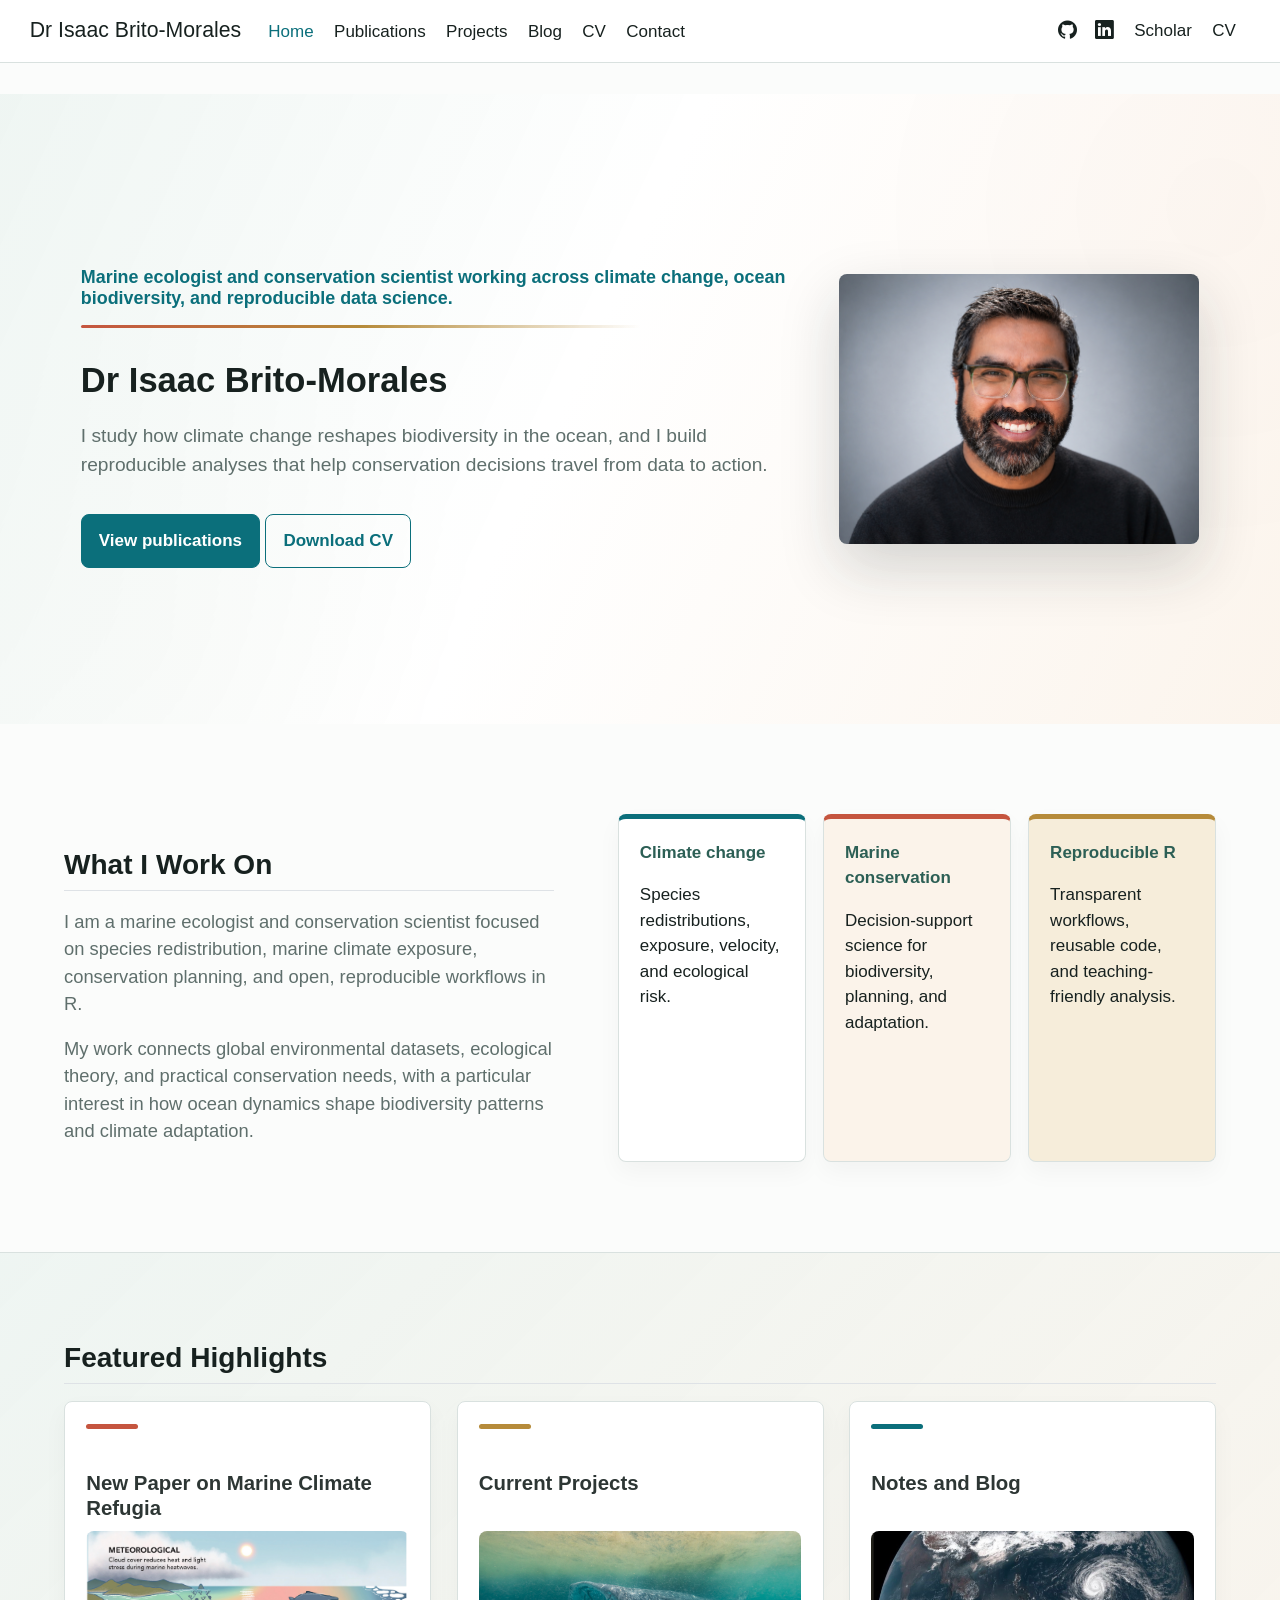
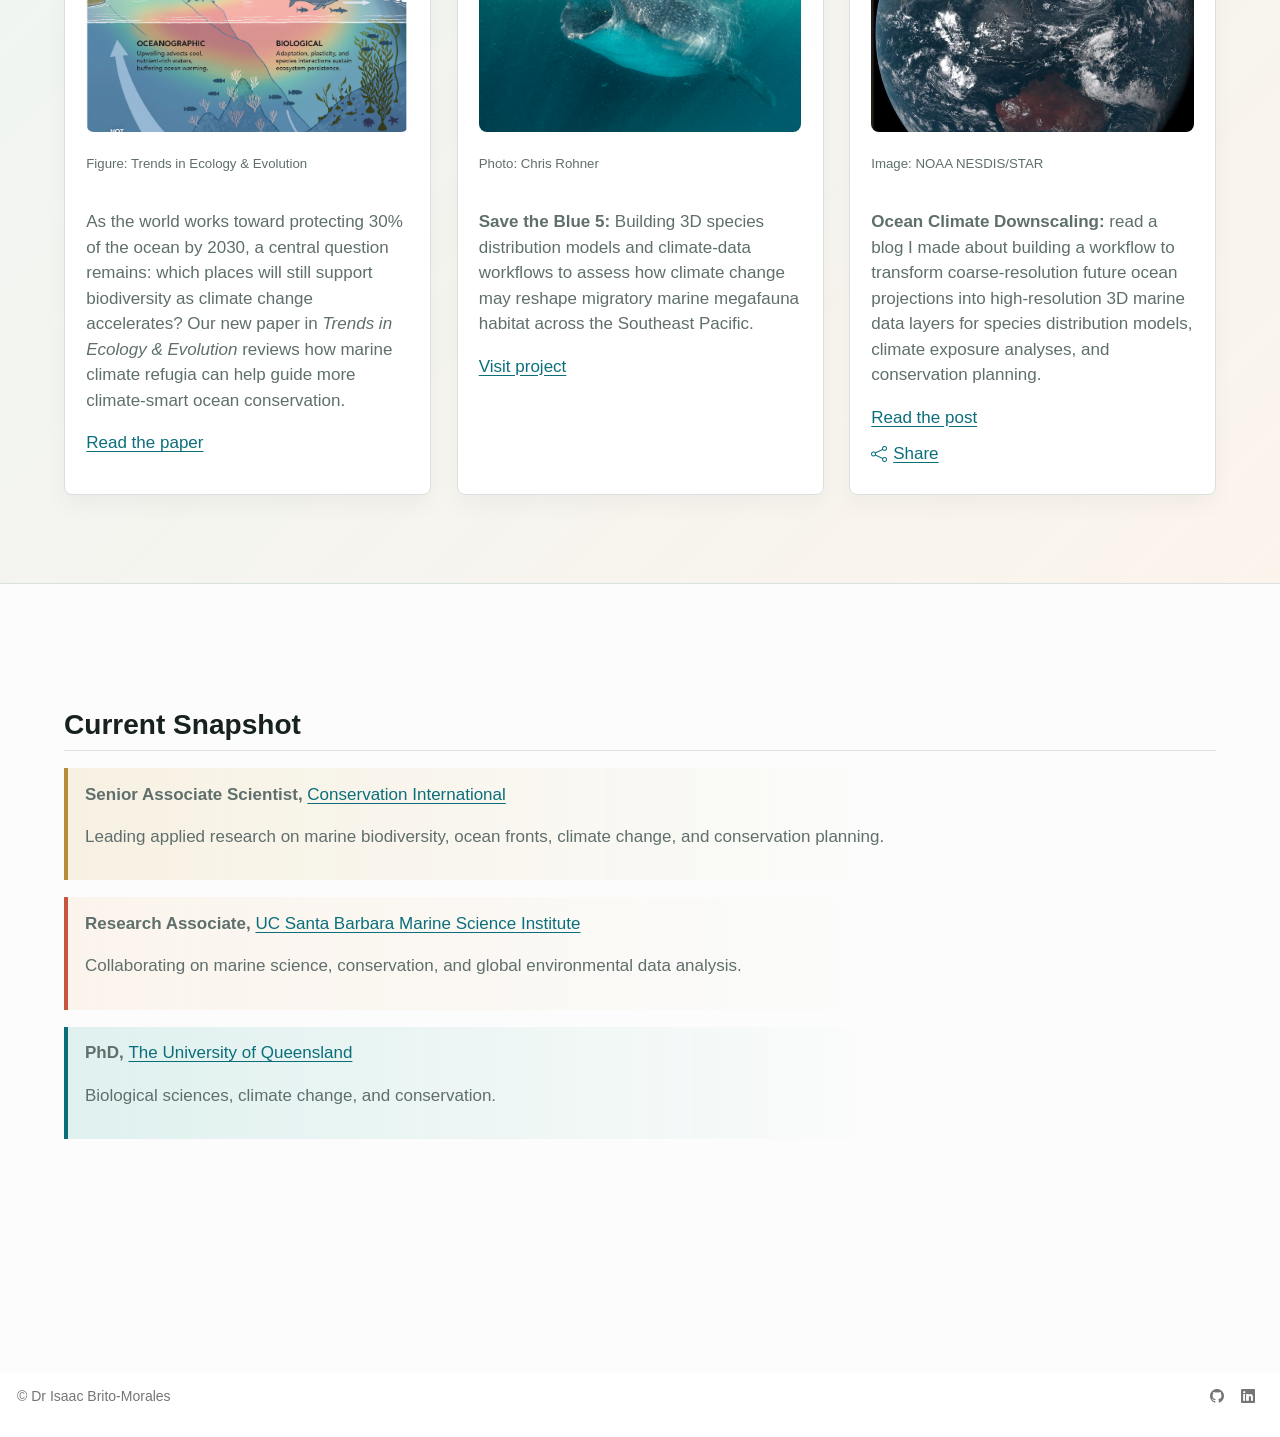
==== docs/index.html @ 86a0909d "Add share menu to featured blog card" ====
<!DOCTYPE html>
<html xmlns="http://www.w3.org/1999/xhtml" lang="en" xml:lang="en"><head>

<meta charset="utf-8">
<meta name="generator" content="quarto-1.8.26">

<meta name="viewport" content="width=device-width, initial-scale=1.0, user-scalable=yes">

<meta name="description" content="Marine ecologist and conservation scientist working across climate change, ocean biodiversity, and reproducible data science.">

<title>Dr Isaac Brito-Morales</title>
<style>
code{white-space: pre-wrap;}
span.smallcaps{font-variant: small-caps;}
div.columns{display: flex; gap: min(4vw, 1.5em);}
div.column{flex: auto; overflow-x: auto;}
div.hanging-indent{margin-left: 1.5em; text-indent: -1.5em;}
ul.task-list{list-style: none;}
ul.task-list li input[type="checkbox"] {
  width: 0.8em;
  margin: 0 0.8em 0.2em -1em; /* quarto-specific, see https://github.com/quarto-dev/quarto-cli/issues/4556 */ 
  vertical-align: middle;
}
</style>


<script src="site_libs/quarto-nav/quarto-nav.js"></script>
<script src="site_libs/clipboard/clipboard.min.js"></script>
<script src="site_libs/quarto-search/autocomplete.umd.js"></script>
<script src="site_libs/quarto-search/fuse.min.js"></script>
<script src="site_libs/quarto-search/quarto-search.js"></script>
<meta name="quarto:offset" content="./">
<link href="./content/images/isaac-brito-morales_v02.jpg" rel="icon" type="image/jpeg">
<script src="site_libs/quarto-html/quarto.js" type="module"></script>
<script src="site_libs/quarto-html/tabsets/tabsets.js" type="module"></script>
<script src="site_libs/quarto-html/axe/axe-check.js" type="module"></script>
<script src="site_libs/quarto-html/popper.min.js"></script>
<script src="site_libs/quarto-html/tippy.umd.min.js"></script>
<script src="site_libs/quarto-html/anchor.min.js"></script>
<link href="site_libs/quarto-html/tippy.css" rel="stylesheet">
<link href="site_libs/quarto-html/quarto-syntax-highlighting-587c61ba64f3a5504c4d52d930310e48.css" rel="stylesheet" id="quarto-text-highlighting-styles">
<script src="site_libs/bootstrap/bootstrap.min.js"></script>
<link href="site_libs/bootstrap/bootstrap-icons.css" rel="stylesheet">
<link href="site_libs/bootstrap/bootstrap-5e9a38fe2118a91cfa04ba362e5bc81b.min.css" rel="stylesheet" append-hash="true" id="quarto-bootstrap" data-mode="light">
<script id="quarto-search-options" type="application/json">{
  "location": "navbar",
  "copy-button": false,
  "collapse-after": 3,
  "panel-placement": "end",
  "type": "overlay",
  "limit": 50,
  "keyboard-shortcut": [
    "f",
    "/",
    "s"
  ],
  "language": {
    "search-no-results-text": "No results",
    "search-matching-documents-text": "matching documents",
    "search-copy-link-title": "Copy link to search",
    "search-hide-matches-text": "Hide additional matches",
    "search-more-match-text": "more match in this document",
    "search-more-matches-text": "more matches in this document",
    "search-clear-button-title": "Clear",
    "search-text-placeholder": "",
    "search-detached-cancel-button-title": "Cancel",
    "search-submit-button-title": "Submit",
    "search-label": "Search"
  }
}</script>
<style>html{ scroll-behavior: smooth; }</style>
<style>
header#title-block-header {
  display: none !important;
  height: 0 !important;
  margin: 0 !important;
  padding: 0 !important;
}
</style>


<meta property="og:title" content="Dr Isaac Brito-Morales">
<meta property="og:description" content="Marine ecologist and conservation scientist working across climate change, ocean biodiversity, and reproducible data science.">
<meta property="og:image" content="https://isaakbm.github.io/content/images/isaac-brito-morales_v02.jpg">
<meta property="og:site_name" content="Dr Isaac Brito-Morales">
<meta property="og:image:alt" content="Portrait of Dr Isaac Brito-Morales">
<meta name="twitter:title" content="Dr Isaac Brito-Morales">
<meta name="twitter:description" content="Marine ecologist and conservation scientist working across climate change, ocean biodiversity, and reproducible data science.">
<meta name="twitter:image" content="https://isaakbm.github.io/content/images/isaac-brito-morales_v02.jpg">
<meta name="twitter:card" content="summary_large_image">
<meta name="twitter:image:alt" content="Portrait of Dr Isaac Brito-Morales">
</head>

<body class="nav-fixed quarto-light">

<div id="quarto-search-results"></div>
  <header id="quarto-header" class="headroom fixed-top">
    <nav class="navbar navbar-expand-lg " data-bs-theme="dark">
      <div class="navbar-container container-fluid">
      <div class="navbar-brand-container mx-auto">
    <a class="navbar-brand" href="./index.html">
    <span class="navbar-title">Dr Isaac Brito-Morales</span>
    </a>
  </div>
            <div id="quarto-search" class="" title="Search"></div>
          <button class="navbar-toggler" type="button" data-bs-toggle="collapse" data-bs-target="#navbarCollapse" aria-controls="navbarCollapse" role="menu" aria-expanded="false" aria-label="Toggle navigation" onclick="if (window.quartoToggleHeadroom) { window.quartoToggleHeadroom(); }">
  <span class="navbar-toggler-icon"></span>
</button>
          <div class="collapse navbar-collapse" id="navbarCollapse">
            <ul class="navbar-nav navbar-nav-scroll me-auto">
  <li class="nav-item">
    <a class="nav-link active" href="./index.html" aria-current="page"> 
<span class="menu-text">Home</span></a>
  </li>  
  <li class="nav-item">
    <a class="nav-link" href="./publications.html"> 
<span class="menu-text">Publications</span></a>
  </li>  
  <li class="nav-item">
    <a class="nav-link" href="./projects.html"> 
<span class="menu-text">Projects</span></a>
  </li>  
  <li class="nav-item">
    <a class="nav-link" href="./posts.html"> 
<span class="menu-text">Blog</span></a>
  </li>  
  <li class="nav-item">
    <a class="nav-link" href="./cv.html"> 
<span class="menu-text">CV</span></a>
  </li>  
  <li class="nav-item">
    <a class="nav-link" href="./contact.html"> 
<span class="menu-text">Contact</span></a>
  </li>  
</ul>
            <ul class="navbar-nav navbar-nav-scroll ms-auto">
  <li class="nav-item compact">
    <a class="nav-link" href="https://github.com/IsaakBM"> <i class="bi bi-github" role="img" aria-label="GitHub">
</i> 
<span class="menu-text"></span></a>
  </li>  
  <li class="nav-item compact">
    <a class="nav-link" href="https://www.linkedin.com/in/isaakbm/"> <i class="bi bi-linkedin" role="img" aria-label="LinkedIn">
</i> 
<span class="menu-text"></span></a>
  </li>  
  <li class="nav-item">
    <a class="nav-link" href="https://scholar.google.com.au/citations?hl=en&amp;view_op=list_works&amp;gmla=AJsN-F5xl24DTIsGvaLU0eC3m1MDcho9MYiREe36Fg2N9Gi43a7GrLAl9R9cx9tlP3Ojy3Pbw3vQR5GjWGaxFt8PX-UPtBPkYpyCpTKp2huz5V-G2VpbMQ0&amp;user=o0-V01oAAAAJ#d=gsc_md_cod&amp;t=1777789187183&amp;u=%2Fcitations%3Fview_op%3Dlist_colleagues%26hl%3Den%26json%3D%26user%3Do0-V01oAAAAJ%23t%3Dgsc_cod_lc"> 
<span class="menu-text">Scholar</span></a>
  </li>  
  <li class="nav-item">
    <a class="nav-link" href="./content/pdf/CV_academic_v02.pdf"> 
<span class="menu-text">CV</span></a>
  </li>  
</ul>
          </div> <!-- /navcollapse -->
            <div class="quarto-navbar-tools">
</div>
      </div> <!-- /container-fluid -->
    </nav>
</header>
<!-- content -->
<div id="quarto-content" class="quarto-container page-columns page-rows-contents page-layout-full page-navbar">
<!-- sidebar -->
<!-- margin-sidebar -->
    
<!-- main -->
<main class="content column-page" id="quarto-document-content"><header id="title-block-header" class="quarto-title-block"></header>




<div class="hero">
<div class="hero-copy">
<section id="marine-ecologist-and-conservation-scientist-working-across-climate-change-ocean-biodiversity-and-reproducible-data-science." class="level2">
<h2 class="anchored" data-anchor-id="marine-ecologist-and-conservation-scientist-working-across-climate-change-ocean-biodiversity-and-reproducible-data-science.">Marine ecologist and conservation scientist working across climate change, ocean biodiversity, and reproducible data science.</h2>
</section>
<section id="dr-isaac-brito-morales" class="level1">
<h1>Dr Isaac Brito-Morales</h1>
<p>I study how climate change reshapes biodiversity in the ocean, and I build reproducible analyses that help conservation decisions travel from data to action.</p>
<div class="hero-actions">
<p><a href="./publications.html" class="btn btn-primary">View publications</a> <a href="content/pdf/CV_academic_v02.pdf" class="btn btn-outline">Download CV</a></p>
</div>
</section>
</div>
<div class="hero-portrait">
<p><img src="content/images/isaac-brito-morales_v02.jpg" class="img-fluid" alt="Portrait of Dr Isaac Brito-Morales"></p>
</div>
</div>
<div class="content-band">
<div class="content-grid">
<section id="what-i-work-on" class="level2 intro-copy">
<h2 class="anchored" data-anchor-id="what-i-work-on">What I Work On</h2>
<p>I am a marine ecologist and conservation scientist focused on species redistribution, marine climate exposure, conservation planning, and open, reproducible workflows in R.</p>
<p>My work connects global environmental datasets, ecological theory, and practical conservation needs, with a particular interest in how ocean dynamics shape biodiversity patterns and climate adaptation.</p>
</section>
<div class="stat-panel">
<div class="stat">
<p><strong>Climate change</strong></p>
<p>Species redistributions, exposure, velocity, and ecological risk.</p>
</div>
<div class="stat">
<p><strong>Marine conservation</strong></p>
<p>Decision-support science for biodiversity, planning, and adaptation.</p>
</div>
<div class="stat">
<p><strong>Reproducible R</strong></p>
<p>Transparent workflows, reusable code, and teaching-friendly analysis.</p>
</div>
</div>
</div>
</div>
<section id="featured-highlights" class="level2 content-band subtle">
<h2 class="anchored" data-anchor-id="featured-highlights">Featured Highlights</h2>
<div class="feature-grid">
<section id="new-paper-on-marine-climate-refugia" class="level3 feature-card">
<h3 class="anchored" data-anchor-id="new-paper-on-marine-climate-refugia">New Paper on Marine Climate Refugia</h3>
<p><img src="content/images/marine-climate-refugia-figure.png" class="feature-image img-fluid" alt="Illustration of marine climate refugia showing meteorological, oceanographic, biological, depth, and geological processes."></p>
<div class="image-credit">
<p>Figure: Trends in Ecology &amp; Evolution</p>
</div>
<p>As the world works toward protecting 30% of the ocean by 2030, a central question remains: which places will still support biodiversity as climate change accelerates? Our new paper in <em>Trends in Ecology &amp; Evolution</em> reviews how marine climate refugia can help guide more climate-smart ocean conservation.</p>
<p><a href="https://www.sciencedirect.com/science/article/pii/S0169534726000807">Read the paper</a></p>
</section>
<section id="current-projects" class="level3 feature-card">
<h3 class="anchored" data-anchor-id="current-projects">Current Projects</h3>
<p><img src="content/images/whale-shark-chris-rohner.jpg" class="feature-image img-fluid" alt="Whale shark swimming underwater. Photo by Chris Rohner."></p>
<div class="image-credit">
<p>Photo: Chris Rohner</p>
</div>
<p><strong>Save the Blue 5:</strong> Building 3D species distribution models and climate-data workflows to assess how climate change may reshape migratory marine megafauna habitat across the Southeast Pacific.</p>
<p><a href="https://savethebluefive.net/">Visit project</a></p>
</section>
<section id="notes-and-blog" class="level3 feature-card">
<h3 class="anchored" data-anchor-id="notes-and-blog">Notes and Blog</h3>
<p><img src="content/images/noaa-earth-2026-04-14.jpg" class="feature-image img-fluid" alt="NOAA satellite view of Earth over the Pacific Ocean on April 14, 2026."></p>
<div class="image-credit">
<p>Image: NOAA NESDIS/STAR</p>
</div>
<p><strong>Ocean Climate Downscaling:</strong> read a blog I made about building a workflow to transform coarse-resolution future ocean projections into high-resolution 3D marine data layers for species distribution models, climate exposure analyses, and conservation planning.</p>
<p><a href="posts/ocean-climate-downscaling-pipeline/">Read the post</a></p>
<div class="share-menu" data-share-url="https://isaakbm.github.io/posts/ocean-climate-downscaling-pipeline/" data-share-title="How I Built an Ocean Climate Downscaling Pipeline" data-share-text="Ocean Climate Downscaling: a workflow for transforming coarse-resolution future ocean projections into high-resolution 3D marine data layers for species distribution models, climate exposure analyses, and conservation planning.">
<button class="share-menu-toggle" type="button" aria-expanded="false">
<i class="bi bi-share" aria-hidden="true"></i> <span>Share</span>
</button>
<div class="share-menu-panel">
<p><a href="https://www.linkedin.com/sharing/share-offsite/?url=https%3A%2F%2Fisaakbm.github.io%2Fposts%2Focean-climate-downscaling-pipeline%2F" target="_blank" rel="noopener">LinkedIn</a></p>
<p><a href="https://bsky.app/intent/compose?text=Ocean%20Climate%20Downscaling%3A%20https%3A%2F%2Fisaakbm.github.io%2Fposts%2Focean-climate-downscaling-pipeline%2F" target="_blank" rel="noopener">Bluesky</a></p>
<button class="share-menu-action" type="button" data-share-native="">
Native share
</button>
<button class="share-menu-action" type="button" data-copy-link="">
Copy link
</button>
</div>
</div>
</section>
</div>
</section>
<section id="current-snapshot" class="level2 content-band">
<h2 class="anchored" data-anchor-id="current-snapshot">Current Snapshot</h2>
<div class="timeline">
<div class="timeline-item">
<p><strong>Senior Associate Scientist, <a href="https://www.conservation.org/home">Conservation International</a></strong></p>
<p>Leading applied research on marine biodiversity, ocean fronts, climate change, and conservation planning.</p>
</div>
<div class="timeline-item">
<p><strong>Research Associate, <a href="https://msi.ucsb.edu/">UC Santa Barbara Marine Science Institute</a></strong></p>
<p>Collaborating on marine science, conservation, and global environmental data analysis.</p>
</div>
<div class="timeline-item">
<p><strong>PhD, <a href="https://www.uq.edu.au/">The University of Queensland</a></strong></p>
<p>Biological sciences, climate change, and conservation.</p>
</div>
</div>
</section>



</main> <!-- /main -->
<script id="quarto-html-after-body" type="application/javascript">
  window.document.addEventListener("DOMContentLoaded", function (event) {
    const icon = "";
    const anchorJS = new window.AnchorJS();
    anchorJS.options = {
      placement: 'right',
      icon: icon
    };
    anchorJS.add('.anchored');
    const isCodeAnnotation = (el) => {
      for (const clz of el.classList) {
        if (clz.startsWith('code-annotation-')) {                     
          return true;
        }
      }
      return false;
    }
    const onCopySuccess = function(e) {
      // button target
      const button = e.trigger;
      // don't keep focus
      button.blur();
      // flash "checked"
      button.classList.add('code-copy-button-checked');
      var currentTitle = button.getAttribute("title");
      button.setAttribute("title", "Copied!");
      let tooltip;
      if (window.bootstrap) {
        button.setAttribute("data-bs-toggle", "tooltip");
        button.setAttribute("data-bs-placement", "left");
        button.setAttribute("data-bs-title", "Copied!");
        tooltip = new bootstrap.Tooltip(button, 
          { trigger: "manual", 
            customClass: "code-copy-button-tooltip",
            offset: [0, -8]});
        tooltip.show();    
      }
      setTimeout(function() {
        if (tooltip) {
          tooltip.hide();
          button.removeAttribute("data-bs-title");
          button.removeAttribute("data-bs-toggle");
          button.removeAttribute("data-bs-placement");
        }
        button.setAttribute("title", currentTitle);
        button.classList.remove('code-copy-button-checked');
      }, 1000);
      // clear code selection
      e.clearSelection();
    }
    const getTextToCopy = function(trigger) {
      const outerScaffold = trigger.parentElement.cloneNode(true);
      const codeEl = outerScaffold.querySelector('code');
      for (const childEl of codeEl.children) {
        if (isCodeAnnotation(childEl)) {
          childEl.remove();
        }
      }
      return codeEl.innerText;
    }
    const clipboard = new window.ClipboardJS('.code-copy-button:not([data-in-quarto-modal])', {
      text: getTextToCopy
    });
    clipboard.on('success', onCopySuccess);
    if (window.document.getElementById('quarto-embedded-source-code-modal')) {
      const clipboardModal = new window.ClipboardJS('.code-copy-button[data-in-quarto-modal]', {
        text: getTextToCopy,
        container: window.document.getElementById('quarto-embedded-source-code-modal')
      });
      clipboardModal.on('success', onCopySuccess);
    }
      var localhostRegex = new RegExp(/^(?:http|https):\/\/localhost\:?[0-9]*\//);
      var mailtoRegex = new RegExp(/^mailto:/);
        var filterRegex = new RegExp("https:\/\/isaakbm\.github\.io");
      var isInternal = (href) => {
          return filterRegex.test(href) || localhostRegex.test(href) || mailtoRegex.test(href);
      }
      // Inspect non-navigation links and adorn them if external
     var links = window.document.querySelectorAll('a[href]:not(.nav-link):not(.navbar-brand):not(.toc-action):not(.sidebar-link):not(.sidebar-item-toggle):not(.pagination-link):not(.no-external):not([aria-hidden]):not(.dropdown-item):not(.quarto-navigation-tool):not(.about-link)');
      for (var i=0; i<links.length; i++) {
        const link = links[i];
        if (!isInternal(link.href)) {
          // undo the damage that might have been done by quarto-nav.js in the case of
          // links that we want to consider external
          if (link.dataset.originalHref !== undefined) {
            link.href = link.dataset.originalHref;
          }
        }
      }
    function tippyHover(el, contentFn, onTriggerFn, onUntriggerFn) {
      const config = {
        allowHTML: true,
        maxWidth: 500,
        delay: 100,
        arrow: false,
        appendTo: function(el) {
            return el.parentElement;
        },
        interactive: true,
        interactiveBorder: 10,
        theme: 'quarto',
        placement: 'bottom-start',
      };
      if (contentFn) {
        config.content = contentFn;
      }
      if (onTriggerFn) {
        config.onTrigger = onTriggerFn;
      }
      if (onUntriggerFn) {
        config.onUntrigger = onUntriggerFn;
      }
      window.tippy(el, config); 
    }
    const noterefs = window.document.querySelectorAll('a[role="doc-noteref"]');
    for (var i=0; i<noterefs.length; i++) {
      const ref = noterefs[i];
      tippyHover(ref, function() {
        // use id or data attribute instead here
        let href = ref.getAttribute('data-footnote-href') || ref.getAttribute('href');
        try { href = new URL(href).hash; } catch {}
        const id = href.replace(/^#\/?/, "");
        const note = window.document.getElementById(id);
        if (note) {
          return note.innerHTML;
        } else {
          return "";
        }
      });
    }
    const xrefs = window.document.querySelectorAll('a.quarto-xref');
    const processXRef = (id, note) => {
      // Strip column container classes
      const stripColumnClz = (el) => {
        el.classList.remove("page-full", "page-columns");
        if (el.children) {
          for (const child of el.children) {
            stripColumnClz(child);
          }
        }
      }
      stripColumnClz(note)
      if (id === null || id.startsWith('sec-')) {
        // Special case sections, only their first couple elements
        const container = document.createElement("div");
        if (note.children && note.children.length > 2) {
          container.appendChild(note.children[0].cloneNode(true));
          for (let i = 1; i < note.children.length; i++) {
            const child = note.children[i];
            if (child.tagName === "P" && child.innerText === "") {
              continue;
            } else {
              container.appendChild(child.cloneNode(true));
              break;
            }
          }
          if (window.Quarto?.typesetMath) {
            window.Quarto.typesetMath(container);
          }
          return container.innerHTML
        } else {
          if (window.Quarto?.typesetMath) {
            window.Quarto.typesetMath(note);
          }
          return note.innerHTML;
        }
      } else {
        // Remove any anchor links if they are present
        const anchorLink = note.querySelector('a.anchorjs-link');
        if (anchorLink) {
          anchorLink.remove();
        }
        if (window.Quarto?.typesetMath) {
          window.Quarto.typesetMath(note);
        }
        if (note.classList.contains("callout")) {
          return note.outerHTML;
        } else {
          return note.innerHTML;
        }
      }
    }
    for (var i=0; i<xrefs.length; i++) {
      const xref = xrefs[i];
      tippyHover(xref, undefined, function(instance) {
        instance.disable();
        let url = xref.getAttribute('href');
        let hash = undefined; 
        if (url.startsWith('#')) {
          hash = url;
        } else {
          try { hash = new URL(url).hash; } catch {}
        }
        if (hash) {
          const id = hash.replace(/^#\/?/, "");
          const note = window.document.getElementById(id);
          if (note !== null) {
            try {
              const html = processXRef(id, note.cloneNode(true));
              instance.setContent(html);
            } finally {
              instance.enable();
              instance.show();
            }
          } else {
            // See if we can fetch this
            fetch(url.split('#')[0])
            .then(res => res.text())
            .then(html => {
              const parser = new DOMParser();
              const htmlDoc = parser.parseFromString(html, "text/html");
              const note = htmlDoc.getElementById(id);
              if (note !== null) {
                const html = processXRef(id, note);
                instance.setContent(html);
              } 
            }).finally(() => {
              instance.enable();
              instance.show();
            });
          }
        } else {
          // See if we can fetch a full url (with no hash to target)
          // This is a special case and we should probably do some content thinning / targeting
          fetch(url)
          .then(res => res.text())
          .then(html => {
            const parser = new DOMParser();
            const htmlDoc = parser.parseFromString(html, "text/html");
            const note = htmlDoc.querySelector('main.content');
            if (note !== null) {
              // This should only happen for chapter cross references
              // (since there is no id in the URL)
              // remove the first header
              if (note.children.length > 0 && note.children[0].tagName === "HEADER") {
                note.children[0].remove();
              }
              const html = processXRef(null, note);
              instance.setContent(html);
            } 
          }).finally(() => {
            instance.enable();
            instance.show();
          });
        }
      }, function(instance) {
      });
    }
        let selectedAnnoteEl;
        const selectorForAnnotation = ( cell, annotation) => {
          let cellAttr = 'data-code-cell="' + cell + '"';
          let lineAttr = 'data-code-annotation="' +  annotation + '"';
          const selector = 'span[' + cellAttr + '][' + lineAttr + ']';
          return selector;
        }
        const selectCodeLines = (annoteEl) => {
          const doc = window.document;
          const targetCell = annoteEl.getAttribute("data-target-cell");
          const targetAnnotation = annoteEl.getAttribute("data-target-annotation");
          const annoteSpan = window.document.querySelector(selectorForAnnotation(targetCell, targetAnnotation));
          const lines = annoteSpan.getAttribute("data-code-lines").split(",");
          const lineIds = lines.map((line) => {
            return targetCell + "-" + line;
          })
          let top = null;
          let height = null;
          let parent = null;
          if (lineIds.length > 0) {
              //compute the position of the single el (top and bottom and make a div)
              const el = window.document.getElementById(lineIds[0]);
              top = el.offsetTop;
              height = el.offsetHeight;
              parent = el.parentElement.parentElement;
            if (lineIds.length > 1) {
              const lastEl = window.document.getElementById(lineIds[lineIds.length - 1]);
              const bottom = lastEl.offsetTop + lastEl.offsetHeight;
              height = bottom - top;
            }
            if (top !== null && height !== null && parent !== null) {
              // cook up a div (if necessary) and position it 
              let div = window.document.getElementById("code-annotation-line-highlight");
              if (div === null) {
                div = window.document.createElement("div");
                div.setAttribute("id", "code-annotation-line-highlight");
                div.style.position = 'absolute';
                parent.appendChild(div);
              }
              div.style.top = top - 2 + "px";
              div.style.height = height + 4 + "px";
              div.style.left = 0;
              let gutterDiv = window.document.getElementById("code-annotation-line-highlight-gutter");
              if (gutterDiv === null) {
                gutterDiv = window.document.createElement("div");
                gutterDiv.setAttribute("id", "code-annotation-line-highlight-gutter");
                gutterDiv.style.position = 'absolute';
                const codeCell = window.document.getElementById(targetCell);
                const gutter = codeCell.querySelector('.code-annotation-gutter');
                gutter.appendChild(gutterDiv);
              }
              gutterDiv.style.top = top - 2 + "px";
              gutterDiv.style.height = height + 4 + "px";
            }
            selectedAnnoteEl = annoteEl;
          }
        };
        const unselectCodeLines = () => {
          const elementsIds = ["code-annotation-line-highlight", "code-annotation-line-highlight-gutter"];
          elementsIds.forEach((elId) => {
            const div = window.document.getElementById(elId);
            if (div) {
              div.remove();
            }
          });
          selectedAnnoteEl = undefined;
        };
          // Handle positioning of the toggle
      window.addEventListener(
        "resize",
        throttle(() => {
          elRect = undefined;
          if (selectedAnnoteEl) {
            selectCodeLines(selectedAnnoteEl);
          }
        }, 10)
      );
      function throttle(fn, ms) {
      let throttle = false;
      let timer;
        return (...args) => {
          if(!throttle) { // first call gets through
              fn.apply(this, args);
              throttle = true;
          } else { // all the others get throttled
              if(timer) clearTimeout(timer); // cancel #2
              timer = setTimeout(() => {
                fn.apply(this, args);
                timer = throttle = false;
              }, ms);
          }
        };
      }
        // Attach click handler to the DT
        const annoteDls = window.document.querySelectorAll('dt[data-target-cell]');
        for (const annoteDlNode of annoteDls) {
          annoteDlNode.addEventListener('click', (event) => {
            const clickedEl = event.target;
            if (clickedEl !== selectedAnnoteEl) {
              unselectCodeLines();
              const activeEl = window.document.querySelector('dt[data-target-cell].code-annotation-active');
              if (activeEl) {
                activeEl.classList.remove('code-annotation-active');
              }
              selectCodeLines(clickedEl);
              clickedEl.classList.add('code-annotation-active');
            } else {
              // Unselect the line
              unselectCodeLines();
              clickedEl.classList.remove('code-annotation-active');
            }
          });
        }
    const findCites = (el) => {
      const parentEl = el.parentElement;
      if (parentEl) {
        const cites = parentEl.dataset.cites;
        if (cites) {
          return {
            el,
            cites: cites.split(' ')
          };
        } else {
          return findCites(el.parentElement)
        }
      } else {
        return undefined;
      }
    };
    var bibliorefs = window.document.querySelectorAll('a[role="doc-biblioref"]');
    for (var i=0; i<bibliorefs.length; i++) {
      const ref = bibliorefs[i];
      const citeInfo = findCites(ref);
      if (citeInfo) {
        tippyHover(citeInfo.el, function() {
          var popup = window.document.createElement('div');
          citeInfo.cites.forEach(function(cite) {
            var citeDiv = window.document.createElement('div');
            citeDiv.classList.add('hanging-indent');
            citeDiv.classList.add('csl-entry');
            var biblioDiv = window.document.getElementById('ref-' + cite);
            if (biblioDiv) {
              citeDiv.innerHTML = biblioDiv.innerHTML;
            }
            popup.appendChild(citeDiv);
          });
          return popup.innerHTML;
        });
      }
    }
  });
  </script>
</div> <!-- /content -->
<footer class="footer">
  <div class="nav-footer">
    <div class="nav-footer-left">
<p>© Dr Isaac Brito-Morales</p>
</div>   
    <div class="nav-footer-center">
      &nbsp;
    </div>
    <div class="nav-footer-right">
      <ul class="footer-items list-unstyled">
    <li class="nav-item compact">
    <a class="nav-link" href="https://github.com/IsaakBM">
      <i class="bi bi-github" role="img">
</i> 
    </a>
  </li>  
    <li class="nav-item compact">
    <a class="nav-link" href="https://www.linkedin.com/in/isaakbm/">
      <i class="bi bi-linkedin" role="img">
</i> 
    </a>
  </li>  
</ul>
    </div>
  </div>
</footer>
<script>
document.addEventListener("click", async (event) => {
  const toggle = event.target.closest(".share-menu-toggle");
  const nativeButton = event.target.closest("[data-share-native]");
  const copyButton = event.target.closest("[data-copy-link]");

  document.querySelectorAll(".share-menu.is-open").forEach((menu) => {
    if (!menu.contains(event.target)) {
      menu.classList.remove("is-open");
      menu.querySelector(".share-menu-toggle")?.setAttribute("aria-expanded", "false");
    }
  });

  if (toggle) {
    const menu = toggle.closest(".share-menu");
    const isOpen = menu.classList.toggle("is-open");
    toggle.setAttribute("aria-expanded", String(isOpen));
    return;
  }

  const menu = event.target.closest(".share-menu");
  if (!menu) return;

  const shareData = {
    title: menu.dataset.shareTitle || document.title,
    text: menu.dataset.shareText || "",
    url: menu.dataset.shareUrl || window.location.href
  };

  if (nativeButton && navigator.share) {
    await navigator.share(shareData);
  }

  if (copyButton && navigator.clipboard) {
    await navigator.clipboard.writeText(shareData.url);
    copyButton.textContent = "Copied";
    setTimeout(() => {
      copyButton.textContent = "Copy link";
    }, 1600);
  }
});
</script>




<script src="site_libs/quarto-html/zenscroll-min.js"></script>
</body></html>
---- docs/site_libs/quarto-html/tippy.css ----
.tippy-box[data-animation=fade][data-state=hidden]{opacity:0}[data-tippy-root]{max-width:calc(100vw - 10px)}.tippy-box{position:relative;background-color:#333;color:#fff;border-radius:4px;font-size:14px;line-height:1.4;white-space:normal;outline:0;transition-property:transform,visibility,opacity}.tippy-box[data-placement^=top]>.tippy-arrow{bottom:0}.tippy-box[data-placement^=top]>.tippy-arrow:before{bottom:-7px;left:0;border-width:8px 8px 0;border-top-color:initial;transform-origin:center top}.tippy-box[data-placement^=bottom]>.tippy-arrow{top:0}.tippy-box[data-placement^=bottom]>.tippy-arrow:before{top:-7px;left:0;border-width:0 8px 8px;border-bottom-color:initial;transform-origin:center bottom}.tippy-box[data-placement^=left]>.tippy-arrow{right:0}.tippy-box[data-placement^=left]>.tippy-arrow:before{border-width:8px 0 8px 8px;border-left-color:initial;right:-7px;transform-origin:center left}.tippy-box[data-placement^=right]>.tippy-arrow{left:0}.tippy-box[data-placement^=right]>.tippy-arrow:before{left:-7px;border-width:8px 8px 8px 0;border-right-color:initial;transform-origin:center right}.tippy-box[data-inertia][data-state=visible]{transition-timing-function:cubic-bezier(.54,1.5,.38,1.11)}.tippy-arrow{width:16px;height:16px;color:#333}.tippy-arrow:before{content:"";position:absolute;border-color:transparent;border-style:solid}.tippy-content{position:relative;padding:5px 9px;z-index:1}
---- docs/site_libs/quarto-html/quarto-syntax-highlighting-587c61ba64f3a5504c4d52d930310e48.css ----
/* quarto syntax highlight colors */
:root {
  --quarto-hl-ot-color: #003B4F;
  --quarto-hl-at-color: #657422;
  --quarto-hl-ss-color: #20794D;
  --quarto-hl-an-color: #5E5E5E;
  --quarto-hl-fu-color: #4758AB;
  --quarto-hl-st-color: #20794D;
  --quarto-hl-cf-color: #003B4F;
  --quarto-hl-op-color: #5E5E5E;
  --quarto-hl-er-color: #AD0000;
  --quarto-hl-bn-color: #AD0000;
  --quarto-hl-al-color: #AD0000;
  --quarto-hl-va-color: #111111;
  --quarto-hl-bu-color: inherit;
  --quarto-hl-ex-color: inherit;
  --quarto-hl-pp-color: #AD0000;
  --quarto-hl-in-color: #5E5E5E;
  --quarto-hl-vs-color: #20794D;
  --quarto-hl-wa-color: #5E5E5E;
  --quarto-hl-do-color: #5E5E5E;
  --quarto-hl-im-color: #00769E;
  --quarto-hl-ch-color: #20794D;
  --quarto-hl-dt-color: #AD0000;
  --quarto-hl-fl-color: #AD0000;
  --quarto-hl-co-color: #5E5E5E;
  --quarto-hl-cv-color: #5E5E5E;
  --quarto-hl-cn-color: #8f5902;
  --quarto-hl-sc-color: #5E5E5E;
  --quarto-hl-dv-color: #AD0000;
  --quarto-hl-kw-color: #003B4F;
}

/* other quarto variables */
:root {
  --quarto-font-monospace: SFMono-Regular, Menlo, Monaco, Consolas, "Liberation Mono", "Courier New", monospace;
}

/* syntax highlight based on Pandoc's rules */
pre > code.sourceCode > span {
  color: #003B4F;
}

code.sourceCode > span {
  color: #003B4F;
}

div.sourceCode,
div.sourceCode pre.sourceCode {
  color: #003B4F;
}

/* Normal */
code span {
  color: #003B4F;
}

/* Alert */
code span.al {
  color: #AD0000;
  font-style: inherit;
}

/* Annotation */
code span.an {
  color: #5E5E5E;
  font-style: inherit;
}

/* Attribute */
code span.at {
  color: #657422;
  font-style: inherit;
}

/* BaseN */
code span.bn {
  color: #AD0000;
  font-style: inherit;
}

/* BuiltIn */
code span.bu {
  font-style: inherit;
}

/* ControlFlow */
code span.cf {
  color: #003B4F;
  font-weight: bold;
  font-style: inherit;
}

/* Char */
code span.ch {
  color: #20794D;
  font-style: inherit;
}

/* Constant */
code span.cn {
  color: #8f5902;
  font-style: inherit;
}

/* Comment */
code span.co {
  color: #5E5E5E;
  font-style: inherit;
}

/* CommentVar */
code span.cv {
  color: #5E5E5E;
  font-style: italic;
}

/* Documentation */
code span.do {
  color: #5E5E5E;
  font-style: italic;
}

/* DataType */
code span.dt {
  color: #AD0000;
  font-style: inherit;
}

/* DecVal */
code span.dv {
  color: #AD0000;
  font-style: inherit;
}

/* Error */
code span.er {
  color: #AD0000;
  font-style: inherit;
}

/* Extension */
code span.ex {
  font-style: inherit;
}

/* Float */
code span.fl {
  color: #AD0000;
  font-style: inherit;
}

/* Function */
code span.fu {
  color: #4758AB;
  font-style: inherit;
}

/* Import */
code span.im {
  color: #00769E;
  font-style: inherit;
}

/* Information */
code span.in {
  color: #5E5E5E;
  font-style: inherit;
}

/* Keyword */
code span.kw {
  color: #003B4F;
  font-weight: bold;
  font-style: inherit;
}

/* Operator */
code span.op {
  color: #5E5E5E;
  font-style: inherit;
}

/* Other */
code span.ot {
  color: #003B4F;
  font-style: inherit;
}

/* Preprocessor */
code span.pp {
  color: #AD0000;
  font-style: inherit;
}

/* SpecialChar */
code span.sc {
  color: #5E5E5E;
  font-style: inherit;
}

/* SpecialString */
code span.ss {
  color: #20794D;
  font-style: inherit;
}

/* String */
code span.st {
  color: #20794D;
  font-style: inherit;
}

/* Variable */
code span.va {
  color: #111111;
  font-style: inherit;
}

/* VerbatimString */
code span.vs {
  color: #20794D;
  font-style: inherit;
}

/* Warning */
code span.wa {
  color: #5E5E5E;
  font-style: italic;
}

.prevent-inlining {
  content: "</";
}

/*# sourceMappingURL=2dce1cc6c82594539e1579de68416b47.css.map */
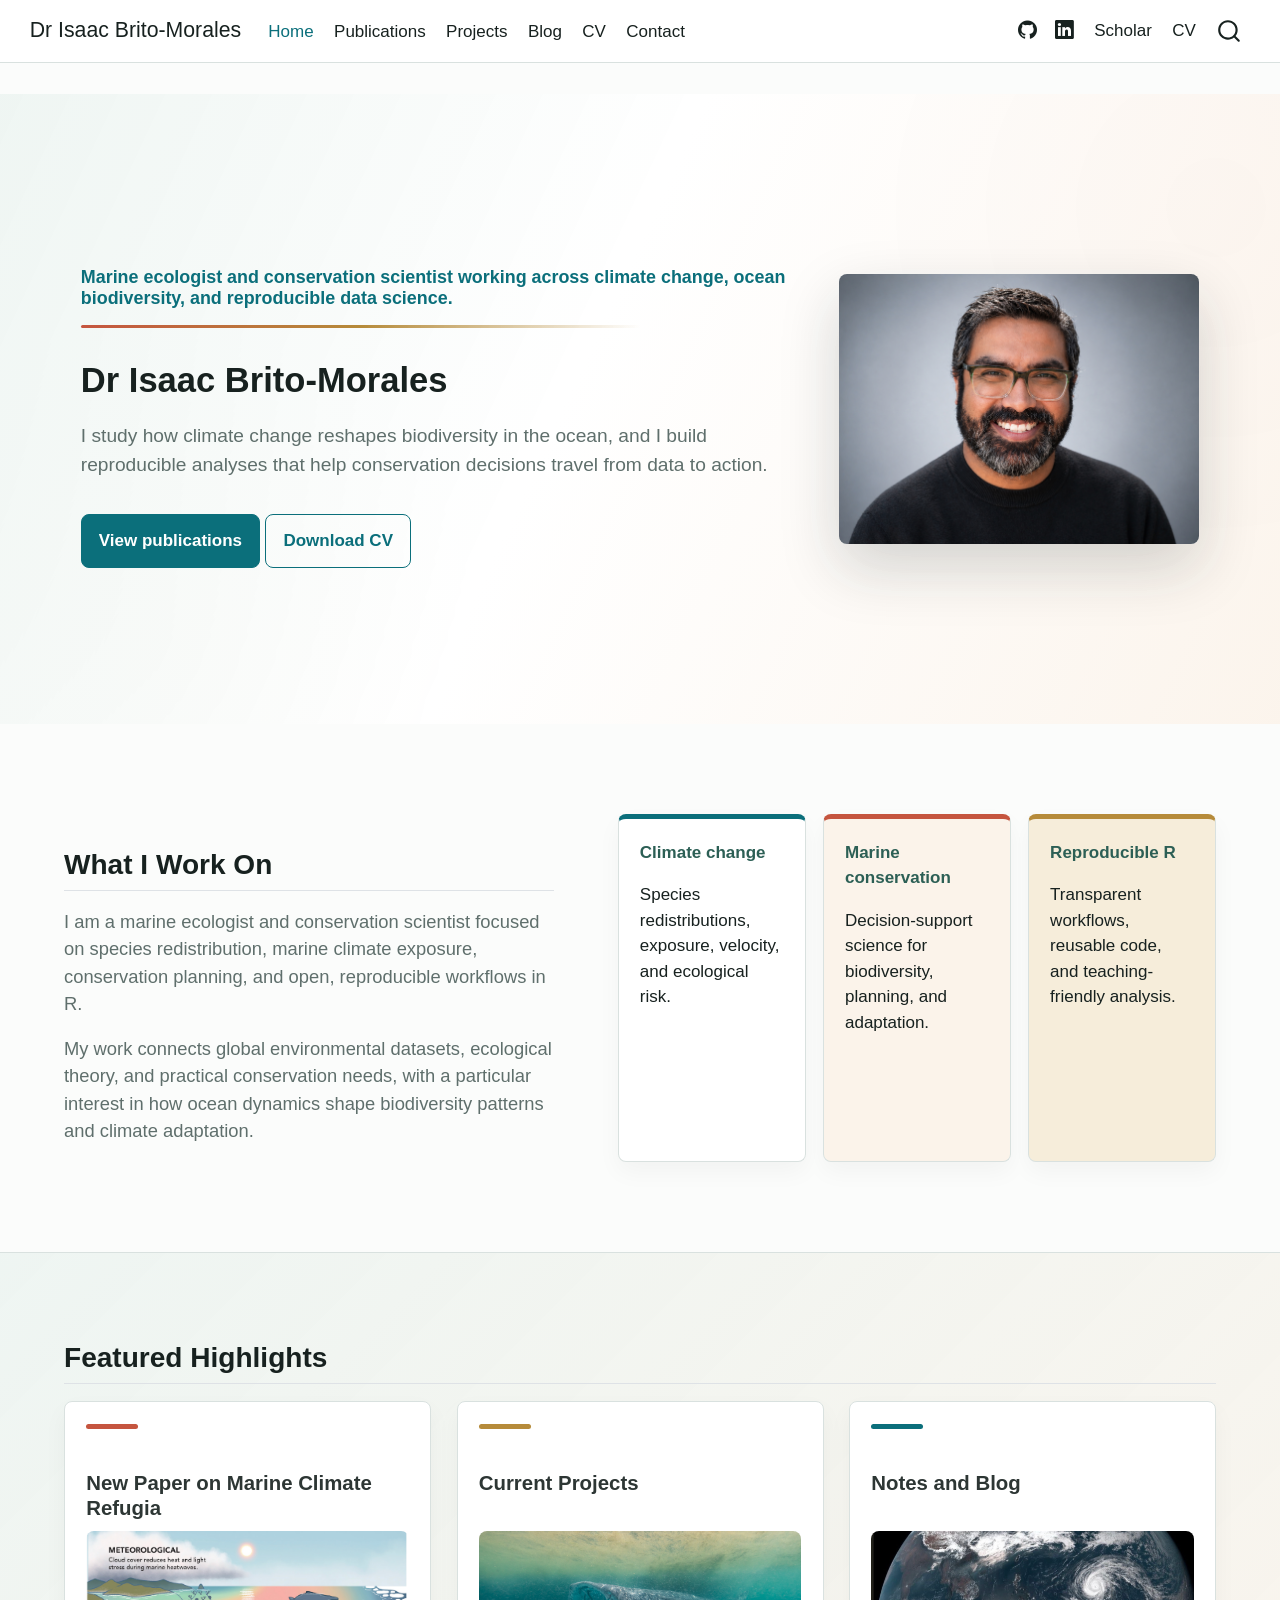
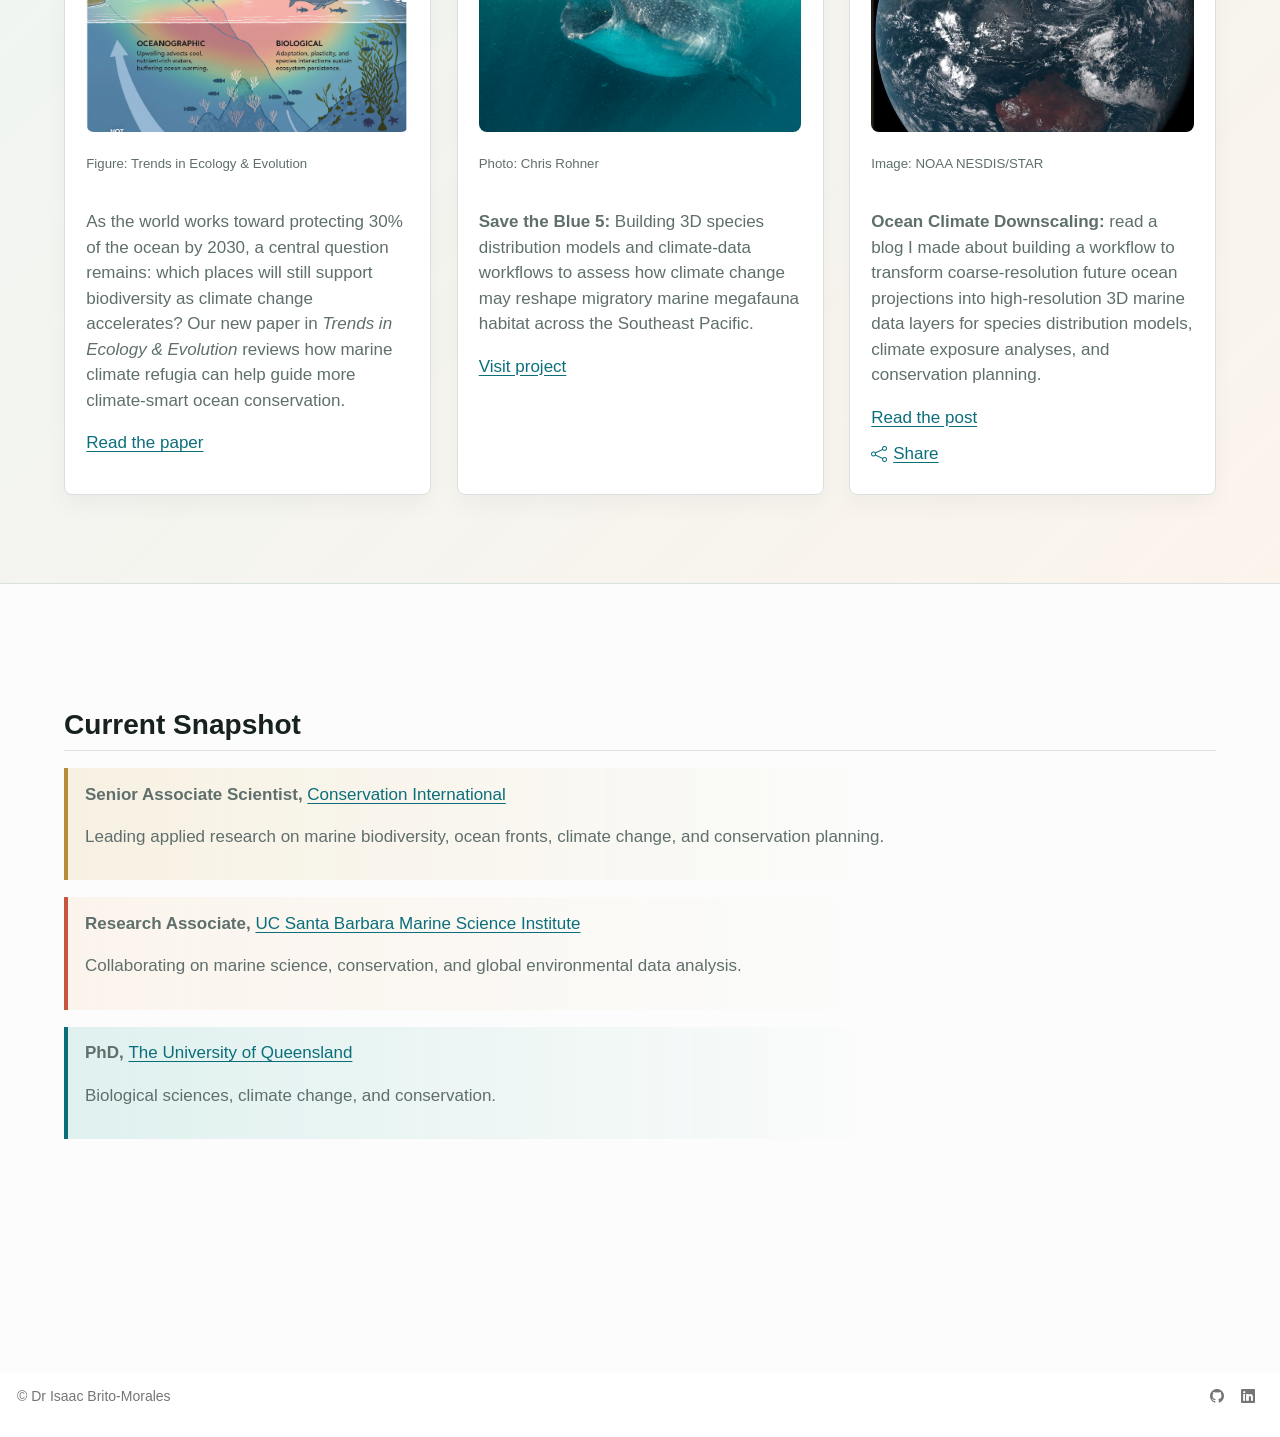
==== commit cb093367: "Update Quarto site assets & publications Regenerate site with Quarto 1.9.38: bump generator meta, re" ====
--- a/docs/index.html
+++ b/docs/index.html
@@ -2,7 +2,7 @@
 <html xmlns="http://www.w3.org/1999/xhtml" lang="en" xml:lang="en"><head>
 
 <meta charset="utf-8">
-<meta name="generator" content="quarto-1.8.26">
+<meta name="generator" content="quarto-1.9.38">
 
 <meta name="viewport" content="width=device-width, initial-scale=1.0, user-scalable=yes">
 
@@ -10,6 +10,9 @@
 
 <title>Dr Isaac Brito-Morales</title>
 <style>
+/* Default styles provided by pandoc.
+** See https://pandoc.org/MANUAL.html#variables-for-html for config info.
+*/
 code{white-space: pre-wrap;}
 span.smallcaps{font-variant: small-caps;}
 div.columns{display: flex; gap: min(4vw, 1.5em);}
@@ -33,15 +36,14 @@
 <link href="./content/images/isaac-brito-morales_v02.jpg" rel="icon" type="image/jpeg">
 <script src="site_libs/quarto-html/quarto.js" type="module"></script>
 <script src="site_libs/quarto-html/tabsets/tabsets.js" type="module"></script>
-<script src="site_libs/quarto-html/axe/axe-check.js" type="module"></script>
 <script src="site_libs/quarto-html/popper.min.js"></script>
 <script src="site_libs/quarto-html/tippy.umd.min.js"></script>
 <script src="site_libs/quarto-html/anchor.min.js"></script>
 <link href="site_libs/quarto-html/tippy.css" rel="stylesheet">
-<link href="site_libs/quarto-html/quarto-syntax-highlighting-587c61ba64f3a5504c4d52d930310e48.css" rel="stylesheet" id="quarto-text-highlighting-styles">
+<link href="site_libs/quarto-html/quarto-syntax-highlighting-15634bcf2e68342d4ad2dfa704d543f6.css" rel="stylesheet" id="quarto-text-highlighting-styles">
 <script src="site_libs/bootstrap/bootstrap.min.js"></script>
 <link href="site_libs/bootstrap/bootstrap-icons.css" rel="stylesheet">
-<link href="site_libs/bootstrap/bootstrap-5e9a38fe2118a91cfa04ba362e5bc81b.min.css" rel="stylesheet" append-hash="true" id="quarto-bootstrap" data-mode="light">
+<link href="site_libs/bootstrap/bootstrap-2f965de9f919a8214ebeefbd69a2f208.min.css" rel="stylesheet" append-hash="true" id="quarto-bootstrap" data-mode="light">
 <script id="quarto-search-options" type="application/json">{
   "location": "navbar",
   "copy-button": false,
--- a/docs/site_libs/quarto-html/quarto-syntax-highlighting-15634bcf2e68342d4ad2dfa704d543f6.css
+++ b/docs/site_libs/quarto-html/quarto-syntax-highlighting-15634bcf2e68342d4ad2dfa704d543f6.css
@@ -0,0 +1,236 @@
+/* quarto syntax highlight colors */
+:root {
+  --quarto-hl-ot-color: #003B4F;
+  --quarto-hl-at-color: #657422;
+  --quarto-hl-ss-color: #20794D;
+  --quarto-hl-an-color: #5E5E5E;
+  --quarto-hl-fu-color: #4758AB;
+  --quarto-hl-st-color: #20794D;
+  --quarto-hl-cf-color: #003B4F;
+  --quarto-hl-op-color: #5E5E5E;
+  --quarto-hl-er-color: #AD0000;
+  --quarto-hl-bn-color: #AD0000;
+  --quarto-hl-al-color: #AD0000;
+  --quarto-hl-va-color: #111111;
+  --quarto-hl-bu-color: inherit;
+  --quarto-hl-ex-color: inherit;
+  --quarto-hl-pp-color: #AD0000;
+  --quarto-hl-in-color: #5E5E5E;
+  --quarto-hl-vs-color: #20794D;
+  --quarto-hl-wa-color: #5E5E5E;
+  --quarto-hl-do-color: #5E5E5E;
+  --quarto-hl-im-color: #00769E;
+  --quarto-hl-ch-color: #20794D;
+  --quarto-hl-dt-color: #AD0000;
+  --quarto-hl-fl-color: #AD0000;
+  --quarto-hl-co-color: #5E5E5E;
+  --quarto-hl-cv-color: #5E5E5E;
+  --quarto-hl-cn-color: #8f5902;
+  --quarto-hl-sc-color: #5E5E5E;
+  --quarto-hl-dv-color: #AD0000;
+  --quarto-hl-kw-color: #003B4F;
+}
+
+/* other quarto variables */
+:root {
+  --quarto-font-monospace: SFMono-Regular, Menlo, Monaco, Consolas, "Liberation Mono", "Courier New", monospace;
+}
+
+/* syntax highlight based on Pandoc's rules */
+pre > code.sourceCode > span {
+  color: #003B4F;
+}
+
+code.sourceCode > span {
+  color: #003B4F;
+}
+
+div.sourceCode,
+div.sourceCode pre.sourceCode {
+  color: #003B4F;
+}
+
+/* Normal */
+code span {
+  color: #003B4F;
+}
+
+/* Alert */
+code span.al {
+  color: #AD0000;
+  font-style: inherit;
+}
+
+/* Annotation */
+code span.an {
+  color: #5E5E5E;
+  font-style: inherit;
+}
+
+/* Attribute */
+code span.at {
+  color: #657422;
+  font-style: inherit;
+}
+
+/* BaseN */
+code span.bn {
+  color: #AD0000;
+  font-style: inherit;
+}
+
+/* BuiltIn */
+code span.bu {
+  font-style: inherit;
+}
+
+/* ControlFlow */
+code span.cf {
+  color: #003B4F;
+  font-weight: bold;
+  font-style: inherit;
+}
+
+/* Char */
+code span.ch {
+  color: #20794D;
+  font-style: inherit;
+}
+
+/* Constant */
+code span.cn {
+  color: #8f5902;
+  font-style: inherit;
+}
+
+/* Comment */
+code span.co {
+  color: #5E5E5E;
+  font-style: inherit;
+}
+
+/* CommentVar */
+code span.cv {
+  color: #5E5E5E;
+  font-style: italic;
+}
+
+/* Documentation */
+code span.do {
+  color: #5E5E5E;
+  font-style: italic;
+}
+
+/* DataType */
+code span.dt {
+  color: #AD0000;
+  font-style: inherit;
+}
+
+/* DecVal */
+code span.dv {
+  color: #AD0000;
+  font-style: inherit;
+}
+
+/* Error */
+code span.er {
+  color: #AD0000;
+  font-style: inherit;
+}
+
+/* Extension */
+code span.ex {
+  font-style: inherit;
+}
+
+/* Float */
+code span.fl {
+  color: #AD0000;
+  font-style: inherit;
+}
+
+/* Function */
+code span.fu {
+  color: #4758AB;
+  font-style: inherit;
+}
+
+/* Import */
+code span.im {
+  color: #00769E;
+  font-style: inherit;
+}
+
+/* Information */
+code span.in {
+  color: #5E5E5E;
+  font-style: inherit;
+}
+
+/* Keyword */
+code span.kw {
+  color: #003B4F;
+  font-weight: bold;
+  font-style: inherit;
+}
+
+/* Operator */
+code span.op {
+  color: #5E5E5E;
+  font-style: inherit;
+}
+
+/* Other */
+code span.ot {
+  color: #003B4F;
+  font-style: inherit;
+}
+
+/* Preprocessor */
+code span.pp {
+  color: #AD0000;
+  font-style: inherit;
+}
+
+/* SpecialChar */
+code span.sc {
+  color: #5E5E5E;
+  font-style: inherit;
+}
+
+/* SpecialString */
+code span.ss {
+  color: #20794D;
+  font-style: inherit;
+}
+
+/* String */
+code span.st {
+  color: #20794D;
+  font-style: inherit;
+}
+
+/* Variable */
+code span.va {
+  color: #111111;
+  font-style: inherit;
+}
+
+/* VerbatimString */
+code span.vs {
+  color: #20794D;
+  font-style: inherit;
+}
+
+/* Warning */
+code span.wa {
+  color: #5E5E5E;
+  font-style: italic;
+}
+
+.prevent-inlining {
+  content: "</";
+}
+
+/*# sourceMappingURL=f23921c56f73e400b49028c9186a1aa0.css.map */
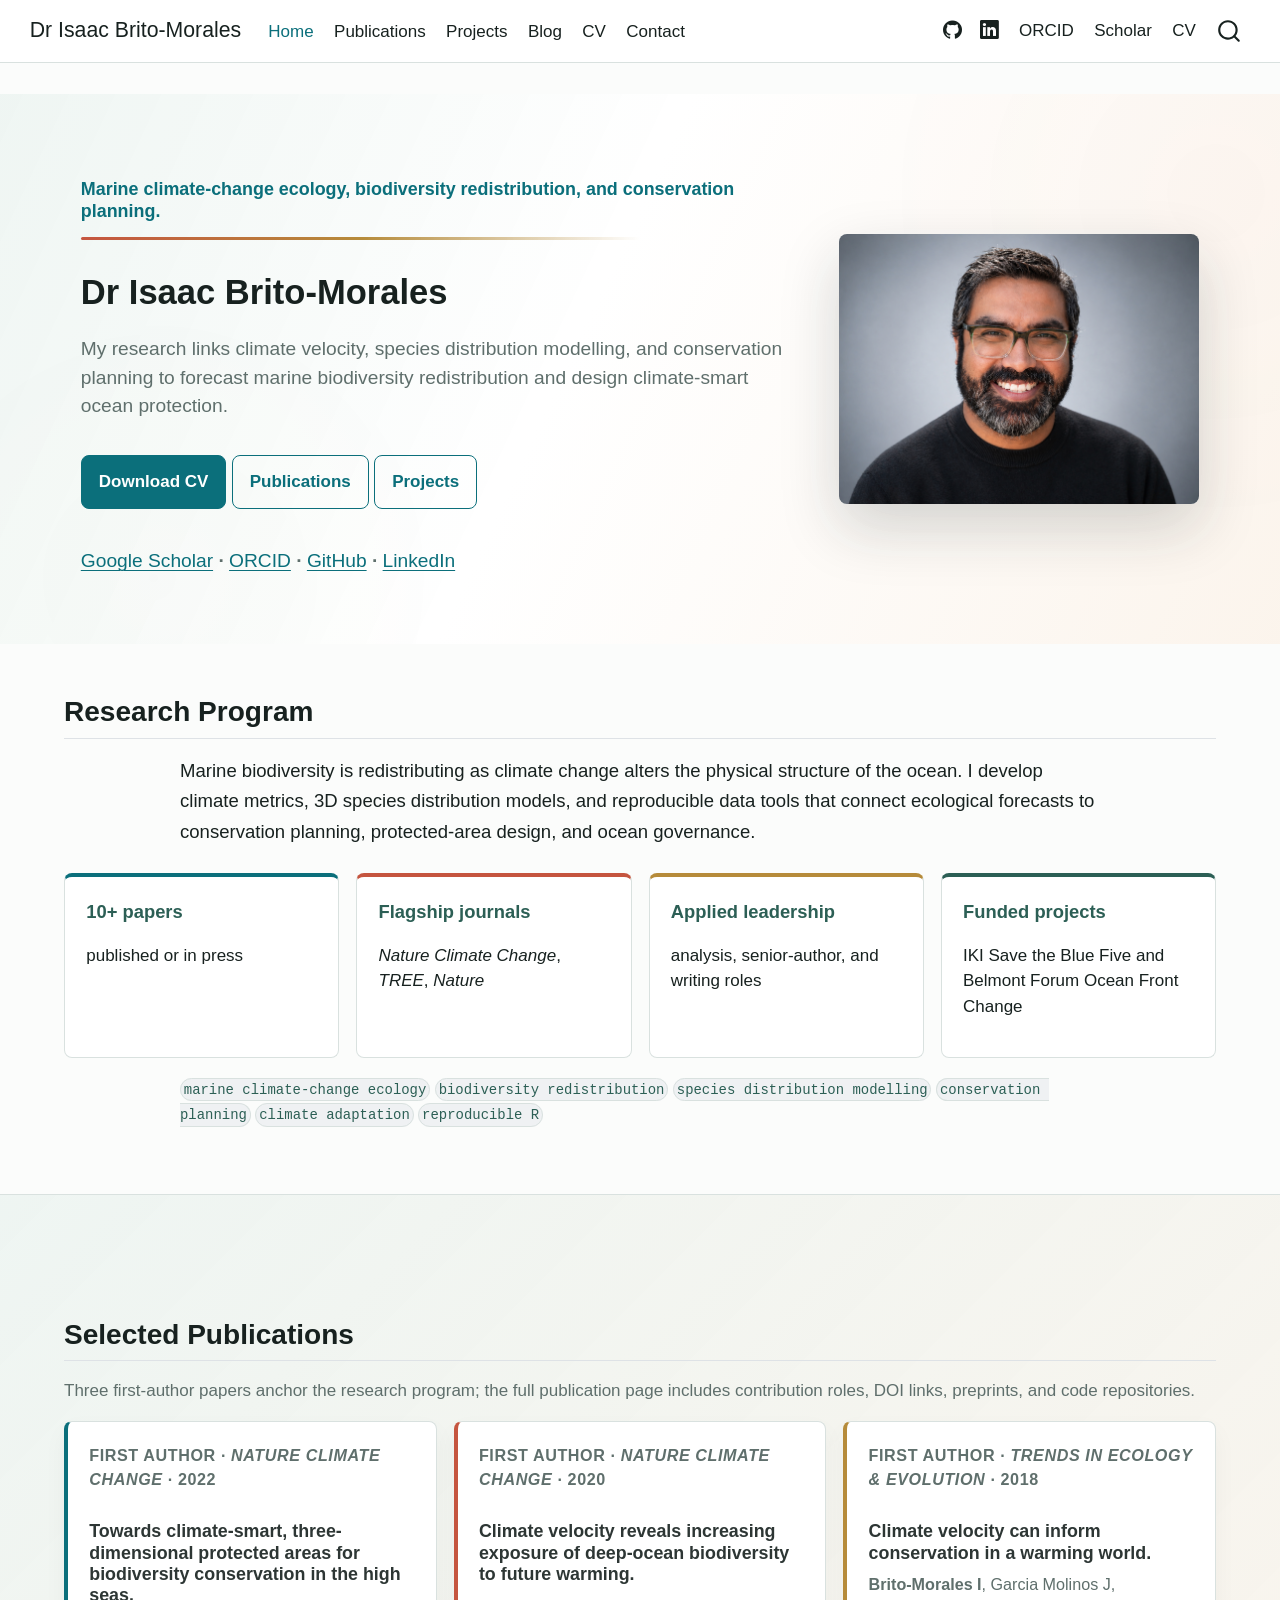
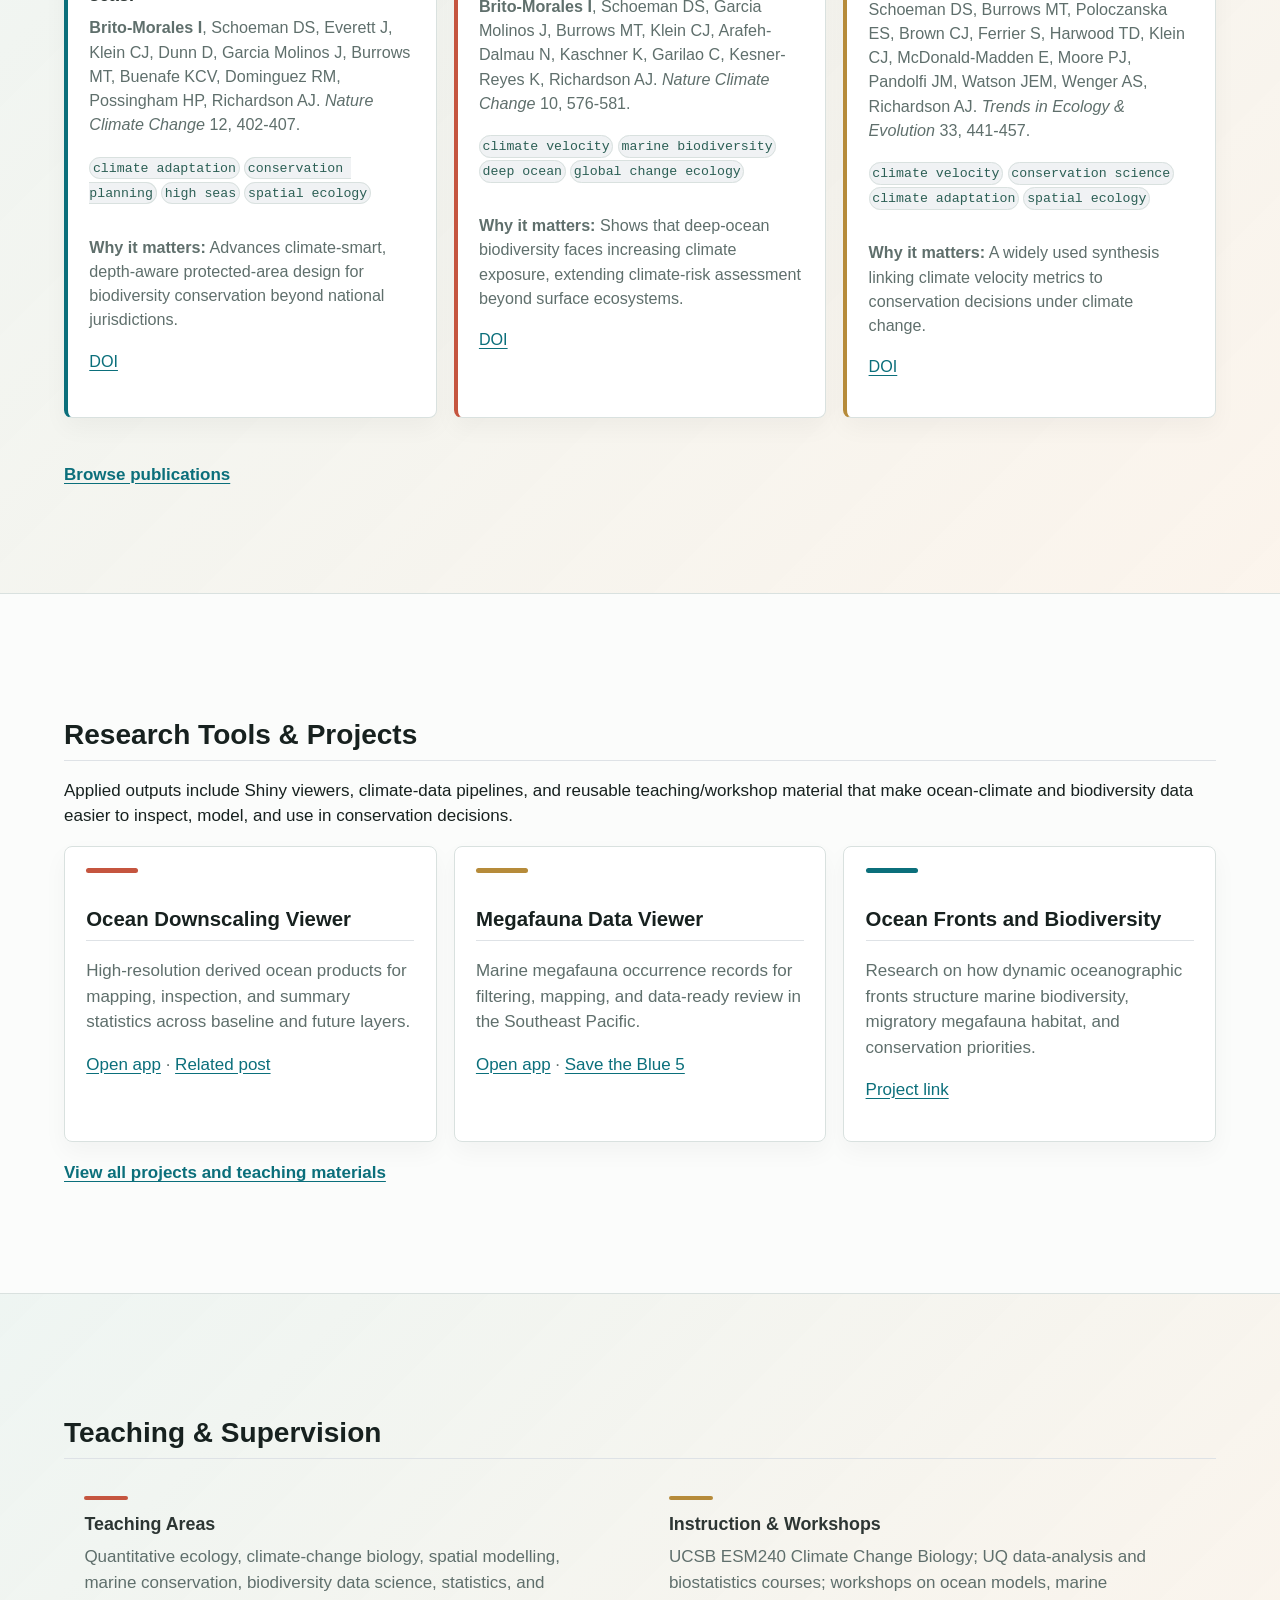
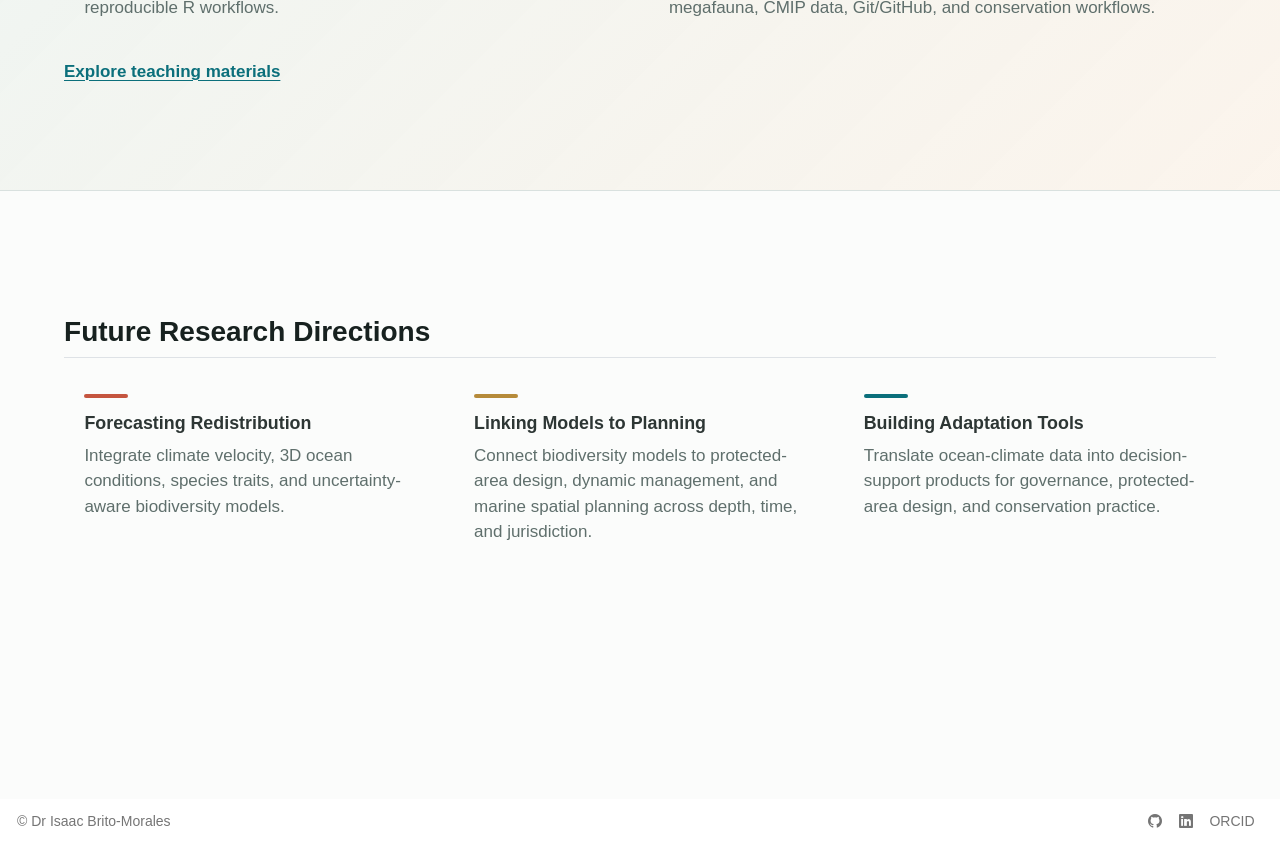
==== commit 9de85dbc: "Revamp site: ORCID, CV, publications, and homepage - Add ORCID link to navbar and all page footers -" ====
--- a/docs/index.html
+++ b/docs/index.html
@@ -6,7 +6,7 @@
 
 <meta name="viewport" content="width=device-width, initial-scale=1.0, user-scalable=yes">
 
-<meta name="description" content="Marine ecologist and conservation scientist working across climate change, ocean biodiversity, and reproducible data science.">
+<meta name="description" content="Marine climate-change ecologist and conservation scientist working on biodiversity redistribution, climate velocity, spatial modelling, and policy-relevant marine conservation.">
 
 <title>Dr Isaac Brito-Morales</title>
 <style>
@@ -43,7 +43,7 @@
 <link href="site_libs/quarto-html/quarto-syntax-highlighting-15634bcf2e68342d4ad2dfa704d543f6.css" rel="stylesheet" id="quarto-text-highlighting-styles">
 <script src="site_libs/bootstrap/bootstrap.min.js"></script>
 <link href="site_libs/bootstrap/bootstrap-icons.css" rel="stylesheet">
-<link href="site_libs/bootstrap/bootstrap-2f965de9f919a8214ebeefbd69a2f208.min.css" rel="stylesheet" append-hash="true" id="quarto-bootstrap" data-mode="light">
+<link href="site_libs/bootstrap/bootstrap-6c4ff9992be437ee69a351f2d5a55908.min.css" rel="stylesheet" append-hash="true" id="quarto-bootstrap" data-mode="light">
 <script id="quarto-search-options" type="application/json">{
   "location": "navbar",
   "copy-button": false,
@@ -82,12 +82,12 @@
 
 
 <meta property="og:title" content="Dr Isaac Brito-Morales">
-<meta property="og:description" content="Marine ecologist and conservation scientist working across climate change, ocean biodiversity, and reproducible data science.">
+<meta property="og:description" content="Marine climate-change ecologist and conservation scientist working on biodiversity redistribution, climate velocity, spatial modelling, and policy-relevant marine conservation.">
 <meta property="og:image" content="https://isaakbm.github.io/content/images/isaac-brito-morales_v02.jpg">
 <meta property="og:site_name" content="Dr Isaac Brito-Morales">
 <meta property="og:image:alt" content="Portrait of Dr Isaac Brito-Morales">
 <meta name="twitter:title" content="Dr Isaac Brito-Morales">
-<meta name="twitter:description" content="Marine ecologist and conservation scientist working across climate change, ocean biodiversity, and reproducible data science.">
+<meta name="twitter:description" content="Marine climate-change ecologist and conservation scientist working on biodiversity redistribution, climate velocity, spatial modelling, and policy-relevant marine conservation.">
 <meta name="twitter:image" content="https://isaakbm.github.io/content/images/isaac-brito-morales_v02.jpg">
 <meta name="twitter:card" content="summary_large_image">
 <meta name="twitter:image:alt" content="Portrait of Dr Isaac Brito-Morales">
@@ -147,11 +147,15 @@
 <span class="menu-text"></span></a>
   </li>  
   <li class="nav-item">
+    <a class="nav-link" href="https://orcid.org/0000-0003-0073-2431"> 
+<span class="menu-text">ORCID</span></a>
+  </li>  
+  <li class="nav-item">
     <a class="nav-link" href="https://scholar.google.com.au/citations?hl=en&amp;view_op=list_works&amp;gmla=AJsN-F5xl24DTIsGvaLU0eC3m1MDcho9MYiREe36Fg2N9Gi43a7GrLAl9R9cx9tlP3Ojy3Pbw3vQR5GjWGaxFt8PX-UPtBPkYpyCpTKp2huz5V-G2VpbMQ0&amp;user=o0-V01oAAAAJ#d=gsc_md_cod&amp;t=1777789187183&amp;u=%2Fcitations%3Fview_op%3Dlist_colleagues%26hl%3Den%26json%3D%26user%3Do0-V01oAAAAJ%23t%3Dgsc_cod_lc"> 
 <span class="menu-text">Scholar</span></a>
   </li>  
   <li class="nav-item">
-    <a class="nav-link" href="./content/pdf/CV_academic_v02.pdf"> 
+    <a class="nav-link" href="./content/pdf/isaac_brito_morales_academic_cv.pdf"> 
 <span class="menu-text">CV</span></a>
   </li>  
 </ul>
@@ -174,14 +178,17 @@
 
 <div class="hero">
 <div class="hero-copy">
-<section id="marine-ecologist-and-conservation-scientist-working-across-climate-change-ocean-biodiversity-and-reproducible-data-science." class="level2">
-<h2 class="anchored" data-anchor-id="marine-ecologist-and-conservation-scientist-working-across-climate-change-ocean-biodiversity-and-reproducible-data-science.">Marine ecologist and conservation scientist working across climate change, ocean biodiversity, and reproducible data science.</h2>
+<section id="marine-climate-change-ecology-biodiversity-redistribution-and-conservation-planning." class="level2">
+<h2 class="anchored" data-anchor-id="marine-climate-change-ecology-biodiversity-redistribution-and-conservation-planning.">Marine climate-change ecology, biodiversity redistribution, and conservation planning.</h2>
 </section>
 <section id="dr-isaac-brito-morales" class="level1">
 <h1>Dr Isaac Brito-Morales</h1>
-<p>I study how climate change reshapes biodiversity in the ocean, and I build reproducible analyses that help conservation decisions travel from data to action.</p>
+<p>My research links climate velocity, species distribution modelling, and conservation planning to forecast marine biodiversity redistribution and design climate-smart ocean protection.</p>
 <div class="hero-actions">
-<p><a href="./publications.html" class="btn btn-primary">View publications</a> <a href="content/pdf/CV_academic_v02.pdf" class="btn btn-outline">Download CV</a></p>
+<p><a href="content/pdf/isaac_brito_morales_academic_cv.pdf" class="btn btn-primary">Download CV</a> <a href="./publications.html" class="btn btn-outline">Publications</a> <a href="./projects.html" class="btn btn-outline">Projects</a></p>
+</div>
+<div class="profile-links">
+<p><a href="https://scholar.google.com.au/citations?hl=en&amp;view_op=list_works&amp;gmla=AJsN-F5xl24DTIsGvaLU0eC3m1MDcho9MYiREe36Fg2N9Gi43a7GrLAl9R9cx9tlP3Ojy3Pbw3vQR5GjWGaxFt8PX-UPtBPkYpyCpTKp2huz5V-G2VpbMQ0&amp;user=o0-V01oAAAAJ#d=gsc_md_cod&amp;t=1777789187183&amp;u=%2Fcitations%3Fview_op%3Dlist_colleagues%26hl%3Den%26json%3D%26user%3Do0-V01oAAAAJ%23t%3Dgsc_cod_lc">Google Scholar</a> · <a href="https://orcid.org/0000-0003-0073-2431">ORCID</a> · <a href="https://github.com/IsaakBM">GitHub</a> · <a href="https://www.linkedin.com/in/isaakbm/">LinkedIn</a></p>
 </div>
 </section>
 </div>
@@ -189,91 +196,133 @@
 <p><img src="content/images/isaac-brito-morales_v02.jpg" class="img-fluid" alt="Portrait of Dr Isaac Brito-Morales"></p>
 </div>
 </div>
+<section id="research-program" class="level2 content-band program-band">
+<h2 class="anchored" data-anchor-id="research-program">Research Program</h2>
+<p>Marine biodiversity is redistributing as climate change alters the physical structure of the ocean. I develop climate metrics, 3D species distribution models, and reproducible data tools that connect ecological forecasts to conservation planning, protected-area design, and ocean governance.</p>
+<div class="snapshot-grid proof-cards">
+<div class="snapshot-item">
+<p><strong>10+ papers</strong></p>
+<p>published or in press</p>
+</div>
+<div class="snapshot-item">
+<p><strong>Flagship journals</strong></p>
+<p><em>Nature Climate Change</em>, <em>TREE</em>, <em>Nature</em></p>
+</div>
+<div class="snapshot-item">
+<p><strong>Applied leadership</strong></p>
+<p>analysis, senior-author, and writing roles</p>
+</div>
+<div class="snapshot-item">
+<p><strong>Funded projects</strong></p>
+<p>IKI Save the Blue Five and Belmont Forum Ocean Front Change</p>
+</div>
+</div>
+<div class="research-tags compact-tags">
+<p><code>marine climate-change ecology</code> <code>biodiversity redistribution</code> <code>species distribution modelling</code> <code>conservation planning</code> <code>climate adaptation</code> <code>reproducible R</code></p>
+</div>
+</section>
+<section id="selected-publications" class="level2 content-band subtle">
+<h2 class="anchored" data-anchor-id="selected-publications">Selected Publications</h2>
+<p>Three first-author papers anchor the research program; the full publication page includes contribution roles, DOI links, preprints, and code repositories.</p>
+<div class="publication-list selected-publications">
+<div class="publication">
+<div class="pub-meta">
+<p><strong>First author</strong> · <em>Nature Climate Change</em> · 2022</p>
+</div>
+<section id="towards-climate-smart-three-dimensional-protected-areas-for-biodiversity-conservation-in-the-high-seas." class="level3">
+<h3 class="anchored" data-anchor-id="towards-climate-smart-three-dimensional-protected-areas-for-biodiversity-conservation-in-the-high-seas.">Towards climate-smart, three-dimensional protected areas for biodiversity conservation in the high seas.</h3>
+<p><strong>Brito-Morales I</strong>, Schoeman DS, Everett J, Klein CJ, Dunn D, Garcia Molinos J, Burrows MT, Buenafe KCV, Dominguez RM, Possingham HP, Richardson AJ. <em>Nature Climate Change</em> 12, 402-407.</p>
+<div class="tag-row">
+<p><code>climate adaptation</code> <code>conservation planning</code> <code>high seas</code> <code>spatial ecology</code></p>
+</div>
+<p><strong>Why it matters:</strong> Advances climate-smart, depth-aware protected-area design for biodiversity conservation beyond national jurisdictions.</p>
+<p><a href="https://doi.org/10.1038/s41558-022-01323-7">DOI</a></p>
+</section>
+</div>
+<div class="publication">
+<div class="pub-meta">
+<p><strong>First author</strong> · <em>Nature Climate Change</em> · 2020</p>
+</div>
+<section id="climate-velocity-reveals-increasing-exposure-of-deep-ocean-biodiversity-to-future-warming." class="level3">
+<h3 class="anchored" data-anchor-id="climate-velocity-reveals-increasing-exposure-of-deep-ocean-biodiversity-to-future-warming.">Climate velocity reveals increasing exposure of deep-ocean biodiversity to future warming.</h3>
+<p><strong>Brito-Morales I</strong>, Schoeman DS, Garcia Molinos J, Burrows MT, Klein CJ, Arafeh-Dalmau N, Kaschner K, Garilao C, Kesner-Reyes K, Richardson AJ. <em>Nature Climate Change</em> 10, 576-581.</p>
+<div class="tag-row">
+<p><code>climate velocity</code> <code>marine biodiversity</code> <code>deep ocean</code> <code>global change ecology</code></p>
+</div>
+<p><strong>Why it matters:</strong> Shows that deep-ocean biodiversity faces increasing climate exposure, extending climate-risk assessment beyond surface ecosystems.</p>
+<p><a href="https://doi.org/10.1038/s41558-020-0773-5">DOI</a></p>
+</section>
+</div>
+<div class="publication">
+<div class="pub-meta">
+<p><strong>First author</strong> · <em>Trends in Ecology &amp; Evolution</em> · 2018</p>
+</div>
+<section id="climate-velocity-can-inform-conservation-in-a-warming-world." class="level3">
+<h3 class="anchored" data-anchor-id="climate-velocity-can-inform-conservation-in-a-warming-world.">Climate velocity can inform conservation in a warming world.</h3>
+<p><strong>Brito-Morales I</strong>, Garcia Molinos J, Schoeman DS, Burrows MT, Poloczanska ES, Brown CJ, Ferrier S, Harwood TD, Klein CJ, McDonald-Madden E, Moore PJ, Pandolfi JM, Watson JEM, Wenger AS, Richardson AJ. <em>Trends in Ecology &amp; Evolution</em> 33, 441-457.</p>
+<div class="tag-row">
+<p><code>climate velocity</code> <code>conservation science</code> <code>climate adaptation</code> <code>spatial ecology</code></p>
+</div>
+<p><strong>Why it matters:</strong> A widely used synthesis linking climate velocity metrics to conservation decisions under climate change.</p>
+<p><a href="https://doi.org/10.1016/j.tree.2018.03.009">DOI</a></p>
+</section>
+</div>
+</div>
+<p><a href="./publications.html" class="text-link">Browse publications</a></p>
+</section>
 <div class="content-band">
-<div class="content-grid">
-<section id="what-i-work-on" class="level2 intro-copy">
-<h2 class="anchored" data-anchor-id="what-i-work-on">What I Work On</h2>
-<p>I am a marine ecologist and conservation scientist focused on species redistribution, marine climate exposure, conservation planning, and open, reproducible workflows in R.</p>
-<p>My work connects global environmental datasets, ecological theory, and practical conservation needs, with a particular interest in how ocean dynamics shape biodiversity patterns and climate adaptation.</p>
-</section>
-<div class="stat-panel">
-<div class="stat">
-<p><strong>Climate change</strong></p>
-<p>Species redistributions, exposure, velocity, and ecological risk.</p>
-</div>
-<div class="stat">
-<p><strong>Marine conservation</strong></p>
-<p>Decision-support science for biodiversity, planning, and adaptation.</p>
-</div>
-<div class="stat">
-<p><strong>Reproducible R</strong></p>
-<p>Transparent workflows, reusable code, and teaching-friendly analysis.</p>
-</div>
-</div>
-</div>
-</div>
-<section id="featured-highlights" class="level2 content-band subtle">
-<h2 class="anchored" data-anchor-id="featured-highlights">Featured Highlights</h2>
-<div class="feature-grid">
-<section id="new-paper-on-marine-climate-refugia" class="level3 feature-card">
-<h3 class="anchored" data-anchor-id="new-paper-on-marine-climate-refugia">New Paper on Marine Climate Refugia</h3>
-<p><img src="content/images/marine-climate-refugia-figure.png" class="feature-image img-fluid" alt="Illustration of marine climate refugia showing meteorological, oceanographic, biological, depth, and geological processes."></p>
-<div class="image-credit">
-<p>Figure: Trends in Ecology &amp; Evolution</p>
-</div>
-<p>As the world works toward protecting 30% of the ocean by 2030, a central question remains: which places will still support biodiversity as climate change accelerates? Our new paper in <em>Trends in Ecology &amp; Evolution</em> reviews how marine climate refugia can help guide more climate-smart ocean conservation.</p>
-<p><a href="https://www.sciencedirect.com/science/article/pii/S0169534726000807">Read the paper</a></p>
-</section>
-<section id="current-projects" class="level3 feature-card">
-<h3 class="anchored" data-anchor-id="current-projects">Current Projects</h3>
-<p><img src="content/images/whale-shark-chris-rohner.jpg" class="feature-image img-fluid" alt="Whale shark swimming underwater. Photo by Chris Rohner."></p>
-<div class="image-credit">
-<p>Photo: Chris Rohner</p>
-</div>
-<p><strong>Save the Blue 5:</strong> Building 3D species distribution models and climate-data workflows to assess how climate change may reshape migratory marine megafauna habitat across the Southeast Pacific.</p>
-<p><a href="https://savethebluefive.net/">Visit project</a></p>
-</section>
-<section id="notes-and-blog" class="level3 feature-card">
-<h3 class="anchored" data-anchor-id="notes-and-blog">Notes and Blog</h3>
-<p><img src="content/images/noaa-earth-2026-04-14.jpg" class="feature-image img-fluid" alt="NOAA satellite view of Earth over the Pacific Ocean on April 14, 2026."></p>
-<div class="image-credit">
-<p>Image: NOAA NESDIS/STAR</p>
-</div>
-<p><strong>Ocean Climate Downscaling:</strong> read a blog I made about building a workflow to transform coarse-resolution future ocean projections into high-resolution 3D marine data layers for species distribution models, climate exposure analyses, and conservation planning.</p>
-<p><a href="posts/ocean-climate-downscaling-pipeline/">Read the post</a></p>
-<div class="share-menu" data-share-url="https://isaakbm.github.io/posts/ocean-climate-downscaling-pipeline/" data-share-title="How I Built an Ocean Climate Downscaling Pipeline" data-share-text="Ocean Climate Downscaling: a workflow for transforming coarse-resolution future ocean projections into high-resolution 3D marine data layers for species distribution models, climate exposure analyses, and conservation planning.">
-<button class="share-menu-toggle" type="button" aria-expanded="false">
-<i class="bi bi-share" aria-hidden="true"></i> <span>Share</span>
-</button>
-<div class="share-menu-panel">
-<p><a href="https://www.linkedin.com/sharing/share-offsite/?url=https%3A%2F%2Fisaakbm.github.io%2Fposts%2Focean-climate-downscaling-pipeline%2F" target="_blank" rel="noopener">LinkedIn</a></p>
-<p><a href="https://bsky.app/intent/compose?text=Ocean%20Climate%20Downscaling%3A%20https%3A%2F%2Fisaakbm.github.io%2Fposts%2Focean-climate-downscaling-pipeline%2F" target="_blank" rel="noopener">Bluesky</a></p>
-<button class="share-menu-action" type="button" data-share-native="">
-Native share
-</button>
-<button class="share-menu-action" type="button" data-copy-link="">
-Copy link
-</button>
-</div>
-</div>
-</section>
-</div>
-</section>
-<section id="current-snapshot" class="level2 content-band">
-<h2 class="anchored" data-anchor-id="current-snapshot">Current Snapshot</h2>
-<div class="timeline">
-<div class="timeline-item">
-<p><strong>Senior Associate Scientist, <a href="https://www.conservation.org/home">Conservation International</a></strong></p>
-<p>Leading applied research on marine biodiversity, ocean fronts, climate change, and conservation planning.</p>
-</div>
-<div class="timeline-item">
-<p><strong>Research Associate, <a href="https://msi.ucsb.edu/">UC Santa Barbara Marine Science Institute</a></strong></p>
-<p>Collaborating on marine science, conservation, and global environmental data analysis.</p>
-</div>
-<div class="timeline-item">
-<p><strong>PhD, <a href="https://www.uq.edu.au/">The University of Queensland</a></strong></p>
-<p>Biological sciences, climate change, and conservation.</p>
-</div>
+<section id="research-tools-projects" class="level2">
+<h2 class="anchored" data-anchor-id="research-tools-projects">Research Tools &amp; Projects</h2>
+<p>Applied outputs include Shiny viewers, climate-data pipelines, and reusable teaching/workshop material that make ocean-climate and biodiversity data easier to inspect, model, and use in conservation decisions.</p>
+</section>
+<div class="project-grid compact-projects">
+<section id="ocean-downscaling-viewer" class="level2 project-card">
+<h2 class="anchored" data-anchor-id="ocean-downscaling-viewer">Ocean Downscaling Viewer</h2>
+<p>High-resolution derived ocean products for mapping, inspection, and summary statistics across baseline and future layers.</p>
+<p><a href="https://isaakbm-ocean-downscaling-viewer.share.connect.posit.cloud/">Open app</a> · <a href="posts/ocean-climate-downscaling-pipeline/">Related post</a></p>
+</section>
+<section id="megafauna-data-viewer" class="level2 project-card">
+<h2 class="anchored" data-anchor-id="megafauna-data-viewer">Megafauna Data Viewer</h2>
+<p>Marine megafauna occurrence records for filtering, mapping, and data-ready review in the Southeast Pacific.</p>
+<p><a href="https://isaakbm-megafauna-data-viewer.share.connect.posit.cloud/">Open app</a> · <a href="https://savethebluefive.net/">Save the Blue 5</a></p>
+</section>
+<section id="ocean-fronts-and-biodiversity" class="level2 project-card">
+<h2 class="anchored" data-anchor-id="ocean-fronts-and-biodiversity">Ocean Fronts and Biodiversity</h2>
+<p>Research on how dynamic oceanographic fronts structure marine biodiversity, migratory megafauna habitat, and conservation priorities.</p>
+<p><a href="https://www.conservation.org/projects/oceanfrontchange">Project link</a></p>
+</section>
+</div>
+<p><a href="./projects.html" class="text-link">View all projects and teaching materials</a></p>
+</div>
+<section id="teaching-supervision" class="level2 content-band subtle">
+<h2 class="anchored" data-anchor-id="teaching-supervision">Teaching &amp; Supervision</h2>
+<div class="compact-info-grid">
+<section id="teaching-areas" class="level3 info-panel">
+<h3 class="anchored" data-anchor-id="teaching-areas">Teaching Areas</h3>
+<p>Quantitative ecology, climate-change biology, spatial modelling, marine conservation, biodiversity data science, statistics, and reproducible R workflows.</p>
+</section>
+<section id="instruction-workshops" class="level3 info-panel">
+<h3 class="anchored" data-anchor-id="instruction-workshops">Instruction &amp; Workshops</h3>
+<p>UCSB ESM240 Climate Change Biology; UQ data-analysis and biostatistics courses; workshops on ocean models, marine megafauna, CMIP data, Git/GitHub, and conservation workflows.</p>
+</section>
+</div>
+<p><a href="./projects.html#workshops-and-teaching-materials" class="text-link">Explore teaching materials</a></p>
+</section>
+<section id="future-research-directions" class="level2 content-band">
+<h2 class="anchored" data-anchor-id="future-research-directions">Future Research Directions</h2>
+<div class="compact-info-grid three-up">
+<section id="forecasting-redistribution" class="level3 info-panel">
+<h3 class="anchored" data-anchor-id="forecasting-redistribution">Forecasting Redistribution</h3>
+<p>Integrate climate velocity, 3D ocean conditions, species traits, and uncertainty-aware biodiversity models.</p>
+</section>
+<section id="linking-models-to-planning" class="level3 info-panel">
+<h3 class="anchored" data-anchor-id="linking-models-to-planning">Linking Models to Planning</h3>
+<p>Connect biodiversity models to protected-area design, dynamic management, and marine spatial planning across depth, time, and jurisdiction.</p>
+</section>
+<section id="building-adaptation-tools" class="level3 info-panel">
+<h3 class="anchored" data-anchor-id="building-adaptation-tools">Building Adaptation Tools</h3>
+<p>Translate ocean-climate data into decision-support products for governance, protected-area design, and conservation practice.</p>
+</section>
 </div>
 </section>
 
@@ -703,6 +752,11 @@
 </i> 
     </a>
   </li>  
+    <li class="nav-item">
+    <a class="nav-link" href="https://orcid.org/0000-0003-0073-2431">
+<p>ORCID</p>
+</a>
+  </li>  
 </ul>
     </div>
   </div>
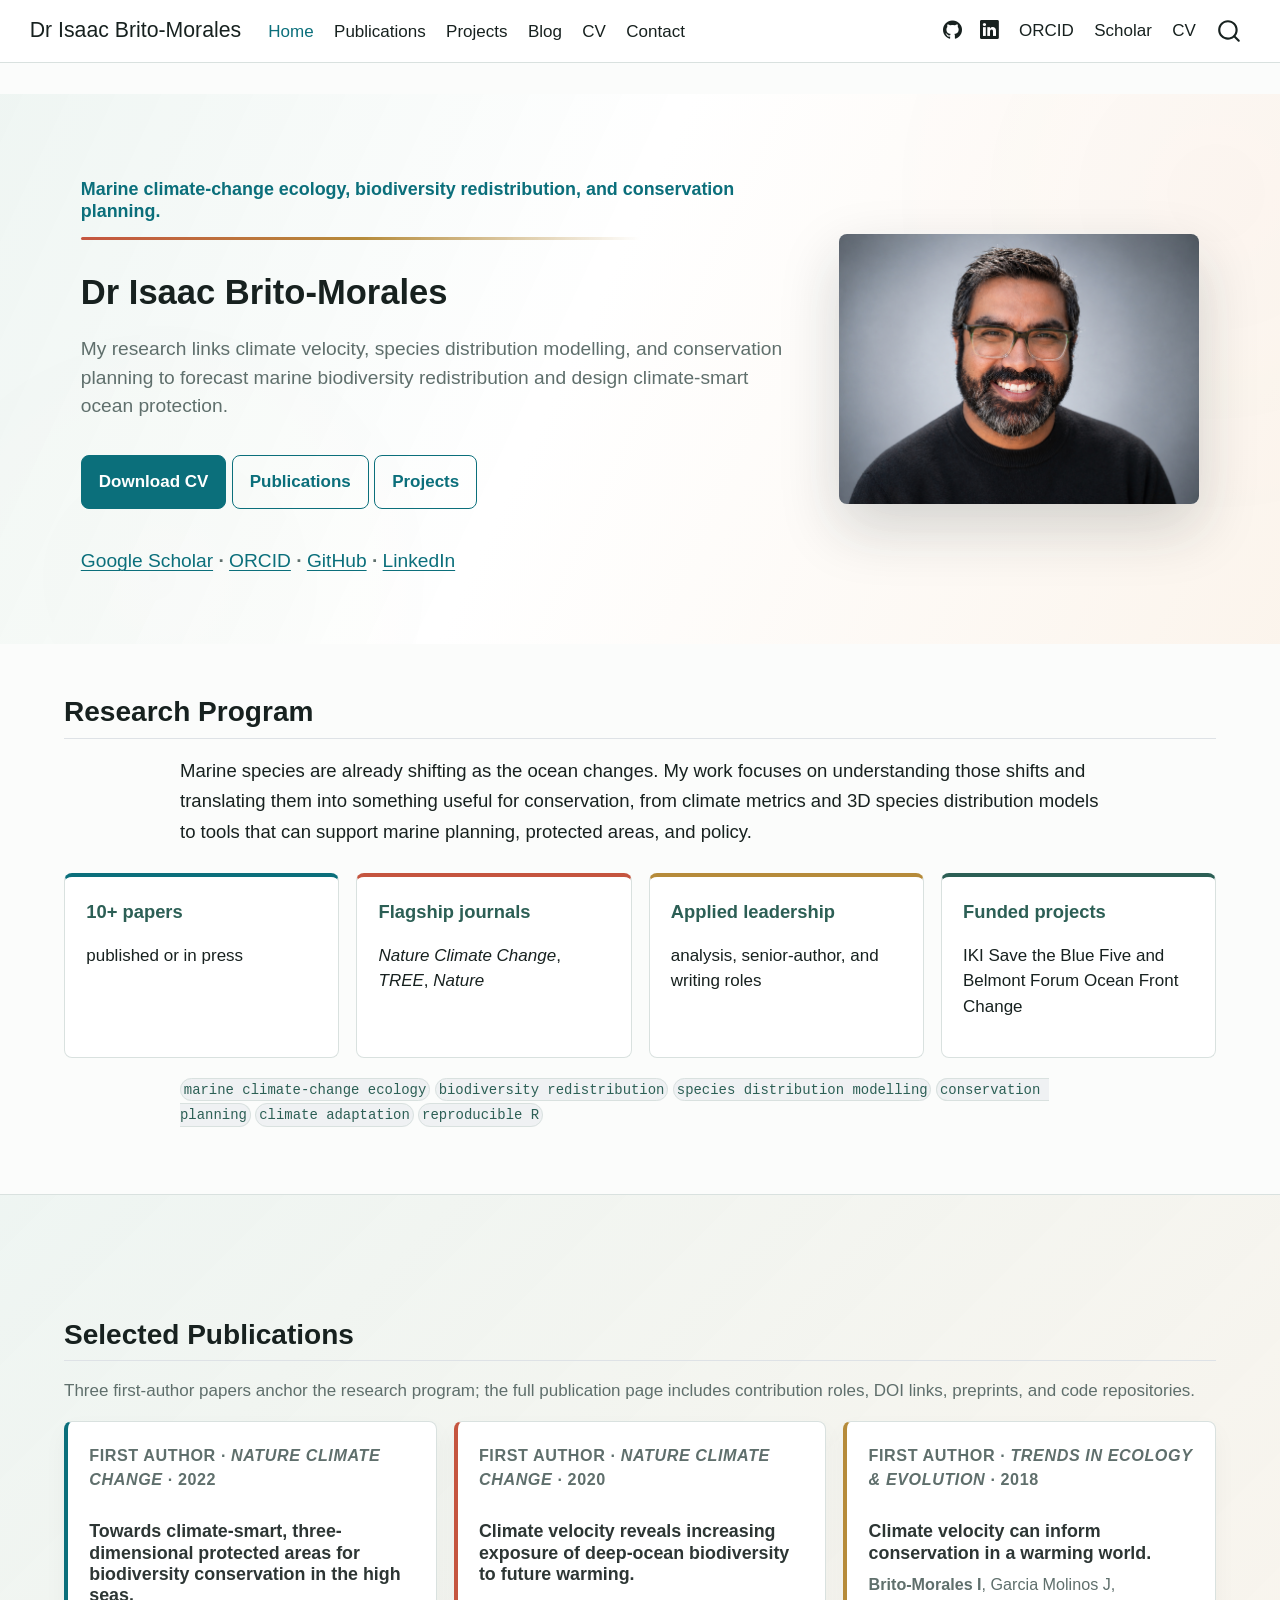
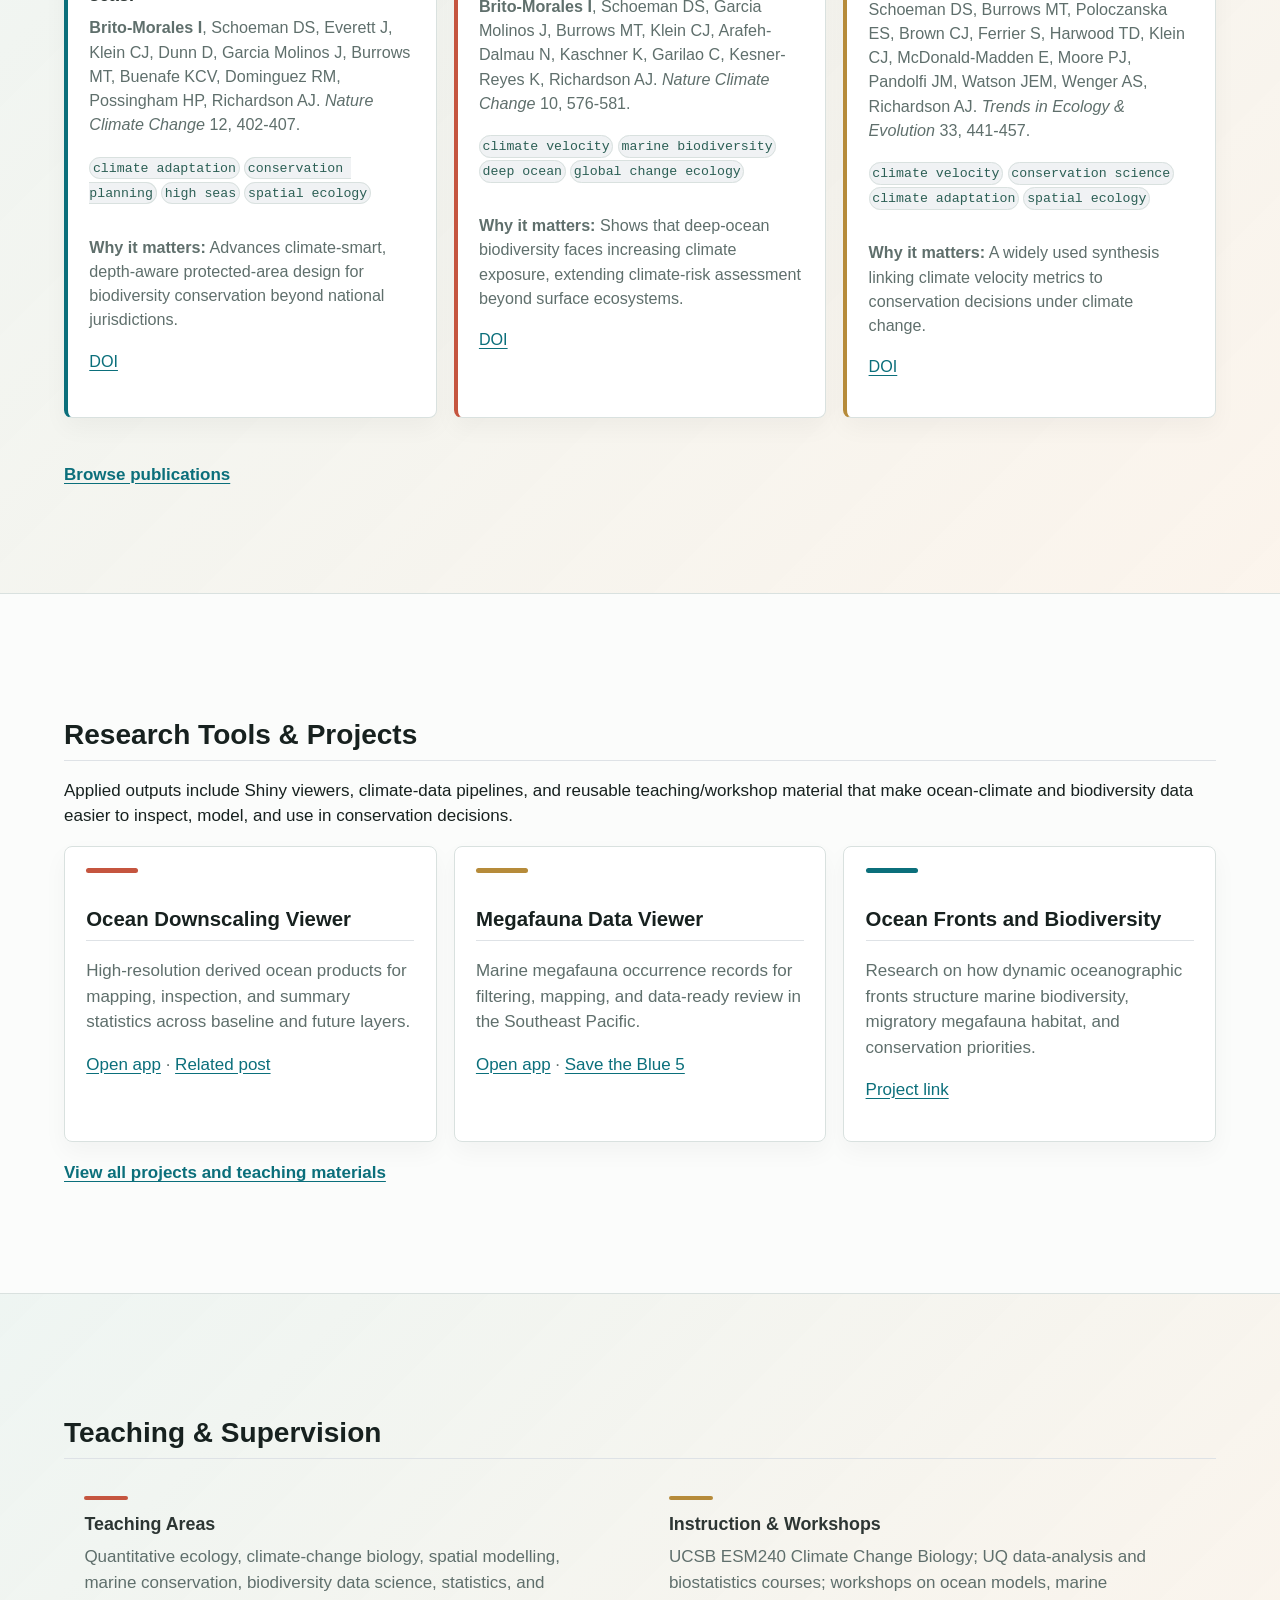
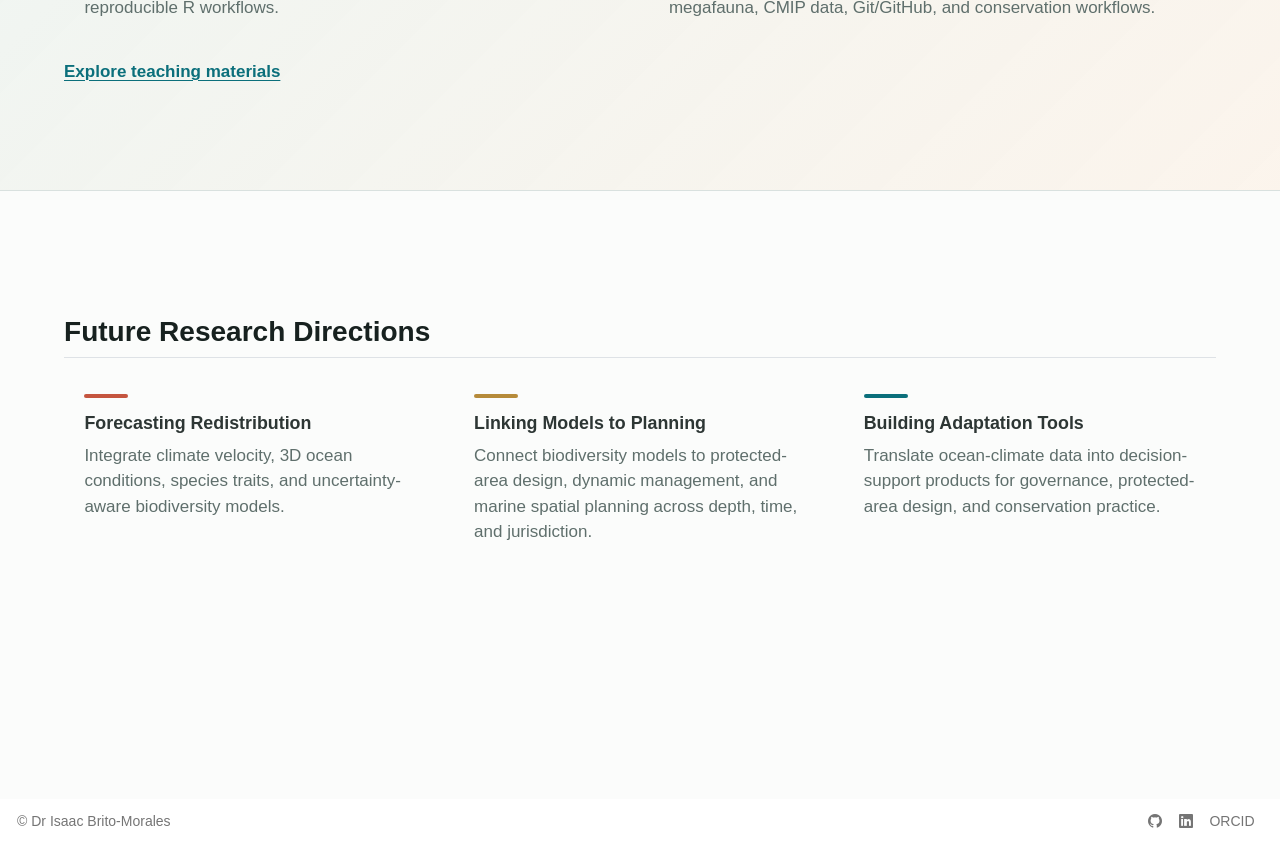
==== commit dce8da49: "Update research program description Rewrites the Research Program blurb for a more accessible, plain" ====
--- a/docs/index.html
+++ b/docs/index.html
@@ -198,7 +198,7 @@
 </div>
 <section id="research-program" class="level2 content-band program-band">
 <h2 class="anchored" data-anchor-id="research-program">Research Program</h2>
-<p>Marine biodiversity is redistributing as climate change alters the physical structure of the ocean. I develop climate metrics, 3D species distribution models, and reproducible data tools that connect ecological forecasts to conservation planning, protected-area design, and ocean governance.</p>
+<p>Marine species are already shifting as the ocean changes. My work focuses on understanding those shifts and translating them into something useful for conservation, from climate metrics and 3D species distribution models to tools that can support marine planning, protected areas, and policy.</p>
 <div class="snapshot-grid proof-cards">
 <div class="snapshot-item">
 <p><strong>10+ papers</strong></p>
